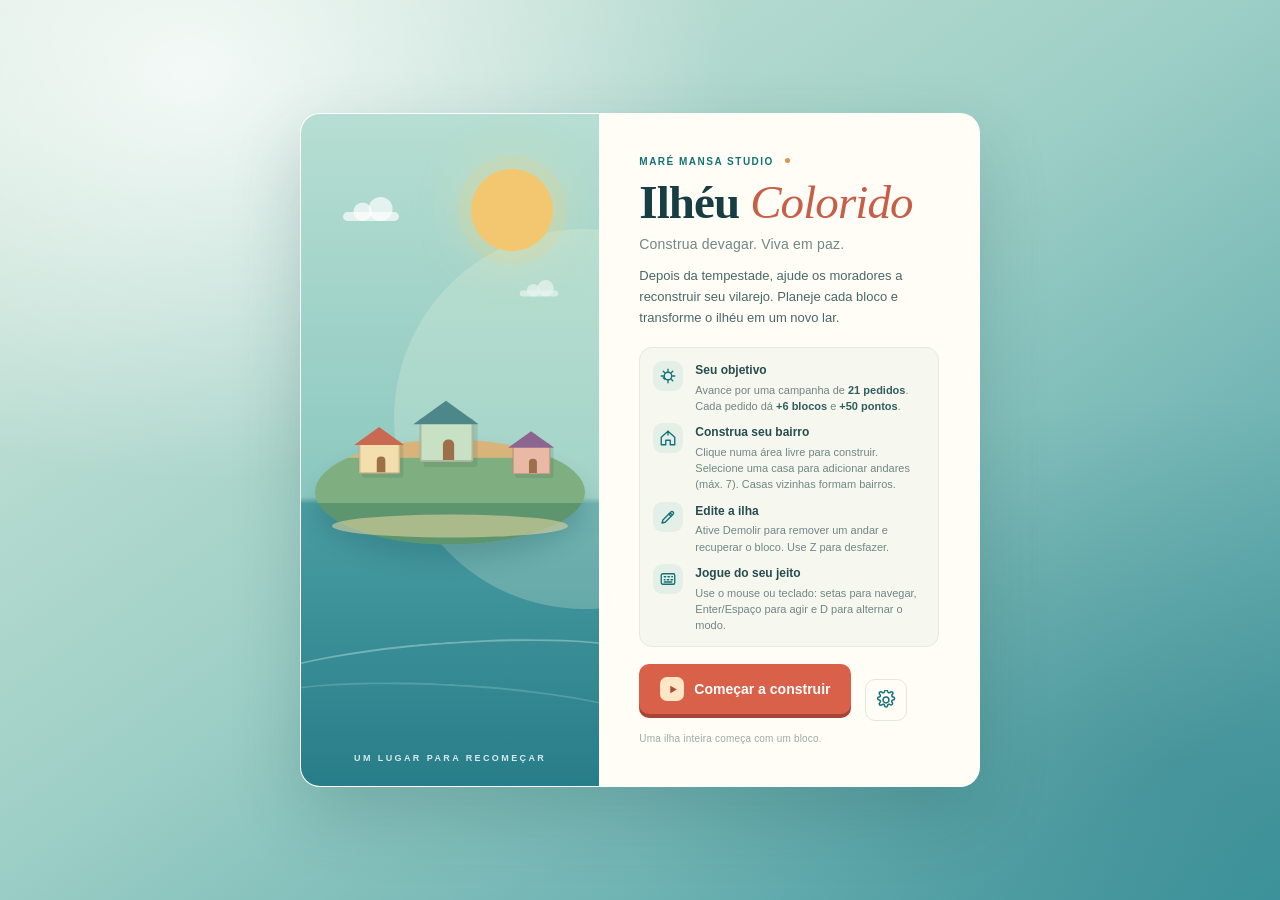
==== MiniGamee/index.html @ 8631e2e9 "feat: aprimorar a interface do painel de configurações e os recursos de acessibilidade - Adicionar e" ====
<!DOCTYPE html>
<html lang="pt-BR">

<head>
  <meta charset="UTF-8">
  <meta name="viewport" content="width=device-width, initial-scale=1, viewport-fit=cover">
  <meta name="theme-color" content="#d8ece5">
  <title>Ilhéu Colorido — Maré Mansa Studio</title>
  <link rel="icon"
    href="data:image/svg+xml,%3Csvg xmlns='http://www.w3.org/2000/svg' viewBox='0 0 64 64'%3E%3Crect width='64' height='64' rx='16' fill='%230e6c70'/%3E%3Cpath d='M12 39 32 20l20 19v13H12z' fill='%23f5c46a'/%3E%3Cpath d='m8 40 24-23 24 23' fill='none' stroke='%23f8f4e8' stroke-width='5' stroke-linecap='round' stroke-linejoin='round'/%3E%3C/svg%3E">
  <link rel="stylesheet" href="style.css">
</head>

<body>
  <main>
    <section id="inicio" class="screen on" aria-labelledby="titulo-inicio">
      <div class="card intro-card">
        <div class="hero-art" aria-hidden="true">
          <span class="sun"></span><span class="cloud cloud-one"></span><span class="cloud cloud-two"></span>
          <div class="island"><i class="mini-house house-one"></i><i class="mini-house house-two"></i><i
              class="mini-house house-three"></i></div>
          <div class="wave wave-one"></div>
          <div class="wave wave-two"></div>
          <span class="art-label">UM LUGAR PARA RECOMEÇAR</span>
        </div>
        <div class="intro-content">
          <p class="studio-name">Maré Mansa Studio <span class="studio-mark"></span></p>
          <h1 id="titulo-inicio">Ilhéu <em>Colorido</em></h1>
          <p class="slogan">Construa devagar. Viva em paz.</p>
          <p class="intro-copy">Depois da tempestade, ajude os moradores a reconstruir seu vilarejo. Planeje cada bloco
            e transforme o ilhéu em um novo lar.</p>

          <div class="rules" aria-label="Como jogar">
            <div class="rule"><span class="rule-icon" aria-hidden="true"><svg viewBox="0 0 24 24">
                  <path
                    d="M12 3v3m0 12v3M3 12h3m12 0h3M5.6 5.6l2.1 2.1m8.6 8.6 2.1 2.1m0-12.8-2.1 2.1m-8.6 8.6-2.1-2.1" />
                  <circle cx="12" cy="12" r="5" />
                </svg></span>
              <p><b>Seu objetivo</b><span>Avance por uma campanha de <b>21 pedidos</b>. Cada pedido dá <b>+6 blocos</b>
                  e <b>+50 pontos</b>.</span></p>
            </div>
            <div class="rule"><span class="rule-icon" aria-hidden="true"><svg viewBox="0 0 24 24">
                  <path d="m3 11 9-8 9 8v10h-6v-6H9v6H3z" />
                  <path d="M12 3v5" />
                </svg></span>
              <p><b>Construa seu bairro</b><span>Clique numa área livre para construir. Selecione uma casa para
                  adicionar andares (máx. 7). Casas vizinhas formam bairros.</span></p>
            </div>
            <div class="rule"><span class="rule-icon" aria-hidden="true"><svg viewBox="0 0 24 24">
                  <path d="m14.7 6.3 3 3M4 20l4.2-1 10.6-10.6a2.1 2.1 0 0 0-3-3L5.2 16z" />
                  <path d="m13 8 3 3" />
                </svg></span>
              <p><b>Edite a ilha</b><span>Ative Demolir para remover um andar e recuperar o bloco. Use Z para
                  desfazer.</span></p>
            </div>
            <div class="rule"><span class="rule-icon" aria-hidden="true"><svg viewBox="0 0 24 24">
                  <rect x="3" y="5" width="18" height="14" rx="2" />
                  <path d="M7 9h2m3 0h2m3 0h1M7 13h1m3 0h2m3 0h2m-11 3h10" />
                </svg></span>
              <p><b>Jogue do seu jeito</b><span>Use o mouse ou teclado: setas para navegar, Enter/Espaço para agir e D
                  para alternar o modo.</span></p>
            </div>
          </div>
          <button class="btn" id="btnJogar"><span class="play-icon" aria-hidden="true"><svg viewBox="0 0 24 24">
                <path d="m8 5 12 7-12 7z" />
              </svg></span>Começar a construir</button>
          <button class="btn resume-btn" id="btnContinuar" type="button" hidden><svg class="button-icon"
              viewBox="0 0 24 24" aria-hidden="true">
              <path d="M12 8v5l3 2" />
              <circle cx="12" cy="12" r="9" />
            </svg>Continuar partida</button>
          <button class="settings-trigger intro-settings" id="btnSettingsIntro" type="button"
            aria-label="Abrir configurações" title="Configurações"><svg viewBox="0 0 24 24" aria-hidden="true">
              <path d="M12 8.5a3.5 3.5 0 1 0 0 7 3.5 3.5 0 0 0 0-7Z" />
              <path
                d="m19.4 15 .1.1a1.8 1.8 0 0 1-2.5 2.5l-.1-.1a1.8 1.8 0 0 0-3 .9v.2a1.8 1.8 0 0 1-3.6 0v-.2a1.8 1.8 0 0 0-3-.9l-.1.1a1.8 1.8 0 1 1-2.5-2.5l.1-.1a1.8 1.8 0 0 0-.9-3h-.2a1.8 1.8 0 0 1 0-3.6h.2a1.8 1.8 0 0 0 .9-3l-.1-.1a1.8 1.8 0 1 1 2.5-2.5l.1.1a1.8 1.8 0 0 0 3-.9v-.2a1.8 1.8 0 0 1 3.6 0v.2a1.8 1.8 0 0 0 3 .9l.1-.1a1.8 1.8 0 1 1 2.5 2.5l-.1.1a1.8 1.8 0 0 0 .9 3h.2a1.8 1.8 0 0 1 0 3.6h-.2a1.8 1.8 0 0 0-.9 3Z" />
            </svg></button>
          <p class="quiet-note">Uma ilha inteira começa com um bloco.</p>
        </div>
      </div>
    </section>

    <section id="jogo" class="screen" aria-label="Partida de Ilhéu Colorido">
      <div class="game-topbar">
        <p class="studio-name">Maré Mansa Studio <span class="studio-mark"></span> Ilhéu Colorido</p>
        <div class="hud" aria-label="Resumo da partida" aria-live="polite">
          <div class="chip"><small>Pontos</small><span class="hud-icon" aria-hidden="true"><svg viewBox="0 0 24 24">
                <path d="m12 3 2.7 5.5 6.1.9-4.4 4.3 1 6.1-5.4-2.9-5.4 2.9 1-6.1-4.4-4.3 6.1-.9z" />
              </svg></span><b id="pts">0</div>
          <div class="chip"><small>Blocos</small><span class="hud-icon" aria-hidden="true"><svg viewBox="0 0 24 24">
                <path d="m12 3 8 4.5v9L12 21l-8-4.5v-9z" />
                <path d="m4 7.5 8 4.6 8-4.6M12 12v9M8 5l8 4.5" />
              </svg></span><b id="blocos">0</div>
          <div class="chip"><small>Casas</small><span class="hud-icon" aria-hidden="true"><svg viewBox="0 0 24 24">
                <path d="m3 11 9-8 9 8v10h-6v-6H9v6H3z" />
              </svg></span><b id="casas">0</div>
        </div>
      </div>
      <div class="quest" aria-label="Pedido atual">
        <small id="qn">Pedido 1/7</small>
        <div class="qrow"><span id="qtxt"></span><span id="qnum"></span></div>
        <div class="qbar" id="qbar" role="progressbar" aria-label="Progresso do pedido" aria-valuemin="0"
          aria-valuemax="100" aria-valuenow="0"><i id="qfill"></i></div>
      </div>
      <div class="wrap">
        <canvas id="cv" tabindex="0" role="application"
          aria-label="Tabuleiro com 9 por 9 casas. Use o botão esquerdo para construir ou subir andares, o botão direito para demolir, ou as setas e Enter/Espaço para jogar."
          aria-describedby="boardHelp"
          aria-keyshortcuts="ArrowUp ArrowDown ArrowLeft ArrowRight Enter Space D Z"></canvas>
        <p class="sr-only" id="boardHelp">A seleção começa no centro do tabuleiro. As casas existentes podem receber
          novos andares até o limite de sete.</p>
        <div id="toast" role="status" aria-live="polite" aria-atomic="true"></div>
      </div>
      <div class="tools" role="group" aria-label="Ferramentas da partida">
        <button class="tool on" id="bBuild" aria-pressed="true"><svg viewBox="0 0 24 24" aria-hidden="true">
            <path d="m3 11 9-8 9 8v10h-6v-6H9v6H3z" />
            <path d="M12 3v5" />
          </svg>Construir</button>
        <button class="tool" id="bDemo" aria-pressed="false"><svg viewBox="0 0 24 24" aria-hidden="true">
            <path d="m14.7 6.3 3 3M4 20l4.2-1 10.6-10.6a2.1 2.1 0 0 0-3-3L5.2 16z" />
            <path d="m13 8 3 3" />
          </svg>Demolir</button>
        <button class="tool" id="bUndo" disabled><svg viewBox="0 0 24 24" aria-hidden="true">
            <path d="M9 14 4 9l5-5" />
            <path d="M4 9h9a7 7 0 0 1 0 14h-2" />
          </svg>Desfazer</button>
        <button class="tool sound-tool" id="bSom" aria-label="Desativar som" aria-pressed="true"><svg
            viewBox="0 0 24 24" aria-hidden="true">
            <path d="M4 10v4h4l5 4V6l-5 4z" />
            <path d="M16 9a5 5 0 0 1 0 6m3-9a9 9 0 0 1 0 12" />
          </svg><span class="sound-label">Som ligado</span></button>
        <button class="tool settings-tool" id="btnSettingsGame" type="button" aria-label="Abrir configurações"
          title="Configurações"><svg viewBox="0 0 24 24" aria-hidden="true">
            <path d="M12 8.5a3.5 3.5 0 1 0 0 7 3.5 3.5 0 0 0 0-7Z" />
            <path
              d="m19.4 15 .1.1a1.8 1.8 0 0 1-2.5 2.5l-.1-.1a1.8 1.8 0 0 0-3 .9v.2a1.8 1.8 0 0 1-3.6 0v-.2a1.8 1.8 0 0 0-3-.9l-.1.1a1.8 1.8 0 1 1-2.5-2.5l.1-.1a1.8 1.8 0 0 0-.9-3h-.2a1.8 1.8 0 0 1 0-3.6h.2a1.8 1.8 0 0 0 .9-3l-.1-.1a1.8 1.8 0 1 1 2.5-2.5l.1.1a1.8 1.8 0 0 0 3-.9v-.2a1.8 1.8 0 0 1 3.6 0v.2a1.8 1.8 0 0 0 3 .9l.1-.1a1.8 1.8 0 1 1 2.5 2.5l-.1.1a1.8 1.8 0 0 0 .9 3h.2a1.8 1.8 0 0 1 0 3.6h-.2a1.8 1.8 0 0 0-.9 3Z" />
          </svg><span>Configurações</span></button>
      </div>
      <p class="tip" id="tip">Mouse: clique para construir · botão direito demole · Setas navegam · Enter age · D muda
        modo · Z desfaz</p>
      <p class="sr-only" id="gameStatus" role="status" aria-live="polite" aria-atomic="true"></p>
    </section>

    <section id="fim" class="screen" aria-labelledby="fimTitulo">
      <div class="card end-card">
        <div class="end-mark" id="fimEmoji" aria-hidden="true"><svg viewBox="0 0 24 24">
            <path d="m12 3 2.7 5.5 6.1.9-4.4 4.3 1 6.1-5.4-2.9-5.4 2.9 1-6.1-4.4-4.3 6.1-.9z" />
          </svg></div>
        <h2 id="fimTitulo"></h2>
        <div class="stars" id="fimStars" aria-label="Avaliação"></div>
        <p id="fimTexto"></p>
        <p>Pontuação final</p>
        <div class="big" id="fimPts">0</div>
        <p id="fimInfo"></p>
        <p><span class="best" id="fimBest"></span></p>
        <button class="btn" id="btnDeNovo"><svg class="button-icon" viewBox="0 0 24 24" aria-hidden="true">
            <path d="M20 7v5h-5M4 17v-5h5" />
            <path d="M5.6 9a7 7 0 0 1 11.8-2L20 12M4 12l2.6 5a7 7 0 0 0 11.8-2" />
          </svg>Jogar de novo</button>
      </div>
    </section>
  </main>
  <dialog id="settingsDialog" aria-labelledby="settingsTitle" aria-describedby="settingsDescription">
    <form method="dialog" class="settings-panel">
      <header class="settings-header">
        <div>
          <p class="studio-name">Maré Mansa Studio</p>
          <h2 id="settingsTitle">Configurações</h2>
        </div>
        <button class="settings-close" type="submit" value="close" aria-label="Fechar configurações" title="Fechar"><svg
            viewBox="0 0 24 24" aria-hidden="true">
            <path d="m6 6 12 12M18 6 6 18" />
          </svg></button>
      </header>
      <p class="settings-description" id="settingsDescription">Ajuste som e acessibilidade. Suas preferências ficam
        salvas neste navegador.</p>
      <fieldset class="settings-group">
        <legend>Jogo</legend>
        <label class="setting-row" for="settingSound"><span><b>Som</b><small>Ativa os efeitos
              sonoros</small></span><input id="settingSound" type="checkbox" role="switch"></label>
        <label class="setting-row volume-row" for="settingVolume"><span><b>Volume dos efeitos</b><small>Controle o nível
              dos sons do jogo</small></span><span class="range-control"><input id="settingVolume" type="range" min="0"
              max="100" step="5" value="70" aria-describedby="volumeValue"><output id="volumeValue"
              for="settingVolume">70%</output></span></label>
        <label class="setting-row" for="settingMotion"><span><b>Animações</b><small>Movimento das casas e efeitos
              visuais</small></span><input id="settingMotion" type="checkbox" role="switch"></label>
        <label class="setting-row" for="settingAutosave"><span><b>Salvar automaticamente</b><small>Permite continuar
              depois de fechar o navegador</small></span><input id="settingAutosave" type="checkbox"
            role="switch"></label>
      </fieldset>
      <fieldset class="settings-group">
        <legend>Acessibilidade</legend>
        <label class="setting-row" for="settingContrast"><span><b>Alto contraste</b><small>Realça o tabuleiro, seleção e
              controles</small></span><input id="settingContrast" type="checkbox" role="switch"></label>
        <label class="setting-row" for="settingLarge"><span><b>Interface ampliada</b><small>Aumenta textos e controles
              do jogo</small></span><input id="settingLarge" type="checkbox" role="switch"></label>
        <label class="setting-row" for="settingColorSafe"><span><b>Cores mais distinguíveis</b><small>Paleta alternativa
              para diferenciar casas</small></span><input id="settingColorSafe" type="checkbox" role="switch"></label>
      </fieldset>
      <footer class="settings-footer"><button class="reset-settings" id="btnResetSettings" type="button">Restaurar
          padrões</button><button class="btn settings-done" type="submit" value="close">Concluído</button></footer>
    </form>
  </dialog>
  <script src="script.js"></script>
</body>

</html>
---- MiniGamee/style.css ----
:root {
  color-scheme: light;
  --ink: #173e43;
  --muted: #648083;
  --paper: #fffdf6;
  --sea: #147276;
  --coral: #d96049;
  --coral-dark: #a94336;
  --line: #e4e8dc;
}
* {
  box-sizing: border-box;
  -webkit-tap-highlight-color: transparent;
}
html,
body {
  margin: 0;
  min-height: 100%;
}
body {
  min-height: 100vh;
  display: flex;
  justify-content: center;
  align-items: center;
  padding: clamp(12px, 3vw, 34px);
  color: var(--ink);
  font-family: "Trebuchet MS", "Segoe UI", sans-serif;
  background:
    radial-gradient(
      ellipse at 15% 8%,
      rgba(255, 255, 255, 0.8),
      transparent 35%
    ),
    radial-gradient(
      ellipse at 92% 85%,
      rgba(14, 92, 104, 0.22),
      transparent 34%
    ),
    linear-gradient(145deg, #d5e9dc 0%, #9dcfc6 48%, #4399a1 100%) fixed;
}
main {
  width: 100%;
}
.screen {
  display: none;
  width: 100%;
  max-width: 760px;
  text-align: center;
  margin: 0 auto;
}
.screen.on {
  display: block;
  animation: enter 0.35s ease-out;
}
@keyframes enter {
  from {
    opacity: 0;
    transform: translateY(12px);
  }
}
.card {
  max-width: 680px;
  margin: 0 auto;
  border: 1px solid rgba(255, 255, 255, 0.8);
  border-radius: 20px;
  background: var(--paper);
  box-shadow: 0 28px 70px rgba(21, 69, 70, 0.2);
  overflow: hidden;
}
.intro-card {
  display: grid;
  grid-template-columns: 0.88fr 1.12fr;
  text-align: left;
  min-height: 560px;
}
.hero-art {
  position: relative;
  min-height: 100%;
  overflow: hidden;
  background: linear-gradient(
    180deg,
    #b7ded2 0%,
    #8bc8c0 57%,
    #4a9da2 58%,
    #277d89 100%
  );
}
.hero-art::before {
  content: "";
  position: absolute;
  width: 380px;
  height: 380px;
  border-radius: 50%;
  right: -175px;
  top: 115px;
  background: rgba(232, 246, 221, 0.24);
}
.sun {
  position: absolute;
  width: 82px;
  height: 82px;
  border-radius: 50%;
  right: 46px;
  top: 55px;
  background: #f2c76f;
  box-shadow:
    0 0 0 14px rgba(242, 199, 111, 0.15),
    0 0 60px rgba(255, 230, 158, 0.42);
}
.cloud {
  position: absolute;
  height: 11px;
  width: 70px;
  border-radius: 20px;
  background: rgba(255, 255, 255, 0.68);
}
.cloud::before,
.cloud::after {
  content: "";
  position: absolute;
  bottom: 0;
  border-radius: 50%;
  background: inherit;
}
.cloud::before {
  left: 13px;
  width: 23px;
  height: 23px;
}
.cloud::after {
  left: 32px;
  width: 30px;
  height: 30px;
}
.cloud-one {
  top: 97px;
  left: 35px;
  transform: scale(0.8);
}
.cloud-two {
  top: 174px;
  right: 25px;
  transform: scale(0.55);
  opacity: 0.72;
}
.island {
  position: absolute;
  z-index: 2;
  width: 270px;
  height: 105px;
  left: 50%;
  top: 50%;
  transform: translate(-50%, -10%);
  border-radius: 50%;
  background: linear-gradient(
    180deg,
    #d8b47b 0 17%,
    #7fae80 18% 60%,
    #5d956f 61%
  );
  box-shadow: 0 15px 22px rgba(17, 77, 83, 0.22);
}
.island::after {
  content: "";
  position: absolute;
  height: 23px;
  left: 17px;
  right: 17px;
  bottom: 7px;
  border-radius: 50%;
  background: rgba(243, 221, 164, 0.52);
}
.mini-house {
  position: absolute;
  z-index: 2;
  bottom: 69px;
  width: 53px;
  height: 43px;
  background: #f2d89d;
  border: 2px solid rgba(105, 85, 58, 0.28);
  border-radius: 3px;
  box-shadow: 4px 5px 0 rgba(34, 80, 66, 0.13);
}
.mini-house::before {
  content: "";
  position: absolute;
  left: -8px;
  top: -19px;
  width: 0;
  height: 0;
  border-left: 32px solid transparent;
  border-right: 32px solid transparent;
  border-bottom: 23px solid #c96951;
}
.mini-house::after {
  content: "";
  position: absolute;
  bottom: 0;
  left: 21px;
  width: 11px;
  height: 20px;
  background: #9d704a;
  border-radius: 5px 5px 0 0;
}
.house-one {
  left: 38px;
  transform: scale(0.78);
  bottom: 66px;
  background: #f3dfad;
}
.house-two {
  left: 105px;
  bottom: 83px;
  background: #c8e0c4;
  transform: scale(1.02);
}
.house-two::before {
  border-bottom-color: #4e8789;
}
.house-three {
  right: 27px;
  bottom: 64px;
  background: #eab9a6;
  transform: scale(0.72);
}
.house-three::before {
  border-bottom-color: #8c6690;
}
.wave {
  position: absolute;
  z-index: 1;
  left: -20%;
  width: 140%;
  height: 70px;
  border-radius: 50%;
  border-top: 2px solid rgba(225, 250, 240, 0.35);
}
.wave-one {
  bottom: 74px;
  transform: rotate(-4deg);
}
.wave-two {
  bottom: 32px;
  transform: rotate(3deg);
  opacity: 0.55;
}
.art-label {
  position: absolute;
  z-index: 3;
  bottom: 23px;
  width: 100%;
  color: rgba(255, 255, 255, 0.82);
  font-size: 9px;
  letter-spacing: 2.4px;
  text-align: center;
  font-weight: bold;
}
.intro-content {
  padding: clamp(25px, 4vw, 42px) clamp(22px, 4vw, 40px);
}
.studio-name {
  margin: 0;
  color: var(--sea);
  font-size: 10px;
  font-weight: bold;
  letter-spacing: 1.5px;
  text-transform: uppercase;
}
.studio-mark {
  display: inline-block;
  width: 5px;
  height: 5px;
  margin: 0 7px 2px;
  border-radius: 50%;
  background: #d99550;
}
h1,
h2 {
  margin: 10px 0 0;
  color: #173e43;
  font-family: Georgia, "Times New Roman", serif;
  line-height: 1.08;
}
h1 {
  font-size: clamp(34px, 4vw, 47px);
  letter-spacing: -0.9px;
}
h1 em {
  color: #c65e48;
  font-weight: normal;
}
.slogan {
  margin: 8px 0 13px;
  color: #708887;
  font-size: 14px;
  letter-spacing: 0.2px;
}
.intro-copy {
  margin: 0 0 18px;
  color: #48686a;
  font-size: 13px;
  line-height: 1.65;
}
.rules {
  display: grid;
  gap: 9px;
  padding: 13px;
  border: 1px solid #e5eadf;
  border-radius: 13px;
  background: #f6f8ef;
}
.rule {
  display: grid;
  grid-template-columns: 32px 1fr;
  align-items: start;
  gap: 10px;
}
.rule-icon {
  display: grid;
  place-items: center;
  width: 30px;
  height: 30px;
  border-radius: 9px;
  color: var(--sea);
  background: #e4f0e7;
}
.rule-icon svg,
.hud-icon svg,
.tool svg,
.play-icon svg,
.button-icon,
.end-mark svg {
  width: 18px;
  height: 18px;
  fill: none;
  stroke: currentColor;
  stroke-width: 1.8;
  stroke-linecap: round;
  stroke-linejoin: round;
}
.rule p {
  margin: 0;
  color: #718587;
  font-size: 11px;
  line-height: 1.48;
}
.rule p > b {
  display: block;
  margin: 1px 0 2px;
  color: #274d50;
  font-size: 12px;
}
.rule p span b {
  color: #315d5e;
}
.btn {
  display: inline-flex;
  align-items: center;
  justify-content: center;
  gap: 10px;
  margin-top: 17px;
  padding: 13px 21px;
  border: 0;
  border-radius: 10px;
  color: white;
  background: var(--coral);
  box-shadow: 0 4px 0 var(--coral-dark);
  font: inherit;
  font-size: 14px;
  font-weight: bold;
  cursor: pointer;
  transition:
    transform 0.12s,
    filter 0.12s,
    box-shadow 0.12s;
}
.btn:hover {
  filter: brightness(1.05);
  transform: translateY(-1px);
}
.btn:active {
  transform: translateY(2px);
  box-shadow: 0 2px 0 var(--coral-dark);
}
.play-icon {
  display: grid;
  place-items: center;
  width: 24px;
  height: 24px;
  border-radius: 7px;
  color: #a84b39;
  background: #ffe6c5;
}
.play-icon svg {
  width: 13px;
  height: 13px;
  fill: currentColor;
  stroke: none;
}
.quiet-note {
  margin: 12px 0 0;
  color: #9aaba3;
  font-size: 10px;
  letter-spacing: 0.2px;
}
.settings-trigger,
.settings-close {
  display: inline-grid;
  place-items: center;
  width: 42px;
  height: 42px;
  border: 1px solid var(--line);
  border-radius: 10px;
  color: var(--sea);
  background: var(--paper);
  cursor: pointer;
}
.settings-trigger svg,
.settings-close svg {
  width: 20px;
  height: 20px;
  fill: none;
  stroke: currentColor;
  stroke-width: 1.8;
  stroke-linecap: round;
  stroke-linejoin: round;
}
.intro-settings {
  margin: 17px 0 0 9px;
  vertical-align: middle;
}
.resume-btn {
  margin-left: 8px;
}
.resume-btn[hidden] {
  display: none;
}
.game-topbar {
  margin-bottom: 10px;
}
.game-topbar > .studio-name {
  text-align: left;
  margin: 0 0 7px 3px;
  color: #f8ffff;
  text-shadow: 0 1px 3px rgba(10, 55, 68, 0.4);
}
.hud {
  display: flex;
  gap: 9px;
  margin-bottom: 9px;
}
.chip,
.quest {
  border: 1px solid rgba(255, 255, 255, 0.72);
  border-radius: 10px;
  background: var(--paper);
  box-shadow: 0 5px 14px rgba(12, 64, 76, 0.12);
}
.chip {
  display: grid;
  grid-template-columns: 25px 1fr;
  grid-template-rows: auto auto;
  flex: 1;
  align-items: center;
  padding: 8px 12px;
  text-align: left;
}
.chip small {
  grid-column: 1 / -1;
  color: var(--muted);
  font-size: 9px;
  letter-spacing: 0.7px;
  text-transform: uppercase;
}
.chip b {
  font-size: 20px;
  font-variant-numeric: tabular-nums;
}
.hud-icon {
  grid-row: 2;
  display: flex;
  color: #bb8150;
}
.hud-icon svg {
  width: 17px;
  height: 17px;
}
.quest {
  padding: 11px 14px;
  margin-bottom: 10px;
  text-align: left;
}
.quest small {
  color: var(--muted);
  font-size: 10px;
  letter-spacing: 0.7px;
  text-transform: uppercase;
}
.qrow {
  display: flex;
  justify-content: space-between;
  align-items: center;
  gap: 8px;
  margin-top: 2px;
  font-weight: bold;
}
.qbar {
  height: 8px;
  margin-top: 7px;
  overflow: hidden;
  border-radius: 6px;
  background: #dce9e4;
}
.qbar i {
  display: block;
  width: 0;
  height: 100%;
  border-radius: 6px;
  background: linear-gradient(90deg, #d9a83b, var(--coral));
  transition: width 0.35s;
}
.wrap {
  position: relative;
}
canvas {
  display: block;
  width: 100%;
  height: auto;
  border: 1px solid rgba(255, 255, 255, 0.58);
  border-radius: 12px;
  box-shadow: 0 14px 30px rgba(12, 64, 76, 0.23);
  outline: none;
  touch-action: manipulation;
  cursor: pointer;
}
canvas:focus-visible {
  outline: 4px solid #ffe083;
  outline-offset: 3px;
}
#toast {
  position: absolute;
  top: 14px;
  left: 50%;
  max-width: calc(100% - 24px);
  padding: 10px 18px;
  transform: translate(-50%, -30px);
  border: 1px solid rgba(21, 57, 67, 0.16);
  border-radius: 9px;
  color: var(--ink);
  background: white;
  box-shadow: 0 6px 18px rgba(0, 0, 0, 0.2);
  font-weight: bold;
  opacity: 0;
  pointer-events: none;
  white-space: normal;
}
#toast.show {
  animation: toast 2.2s;
}
@keyframes toast {
  10%,
  80% {
    opacity: 1;
    transform: translate(-50%, 0);
  }
  100% {
    opacity: 0;
    transform: translate(-50%, 0);
  }
}
.tools {
  display: flex;
  gap: 9px;
  margin-top: 11px;
}
.tool {
  display: inline-flex;
  align-items: center;
  justify-content: center;
  gap: 7px;
  flex: 1;
  min-height: 44px;
  padding: 8px 11px;
  border: 1px solid rgba(21, 57, 67, 0.12);
  border-radius: 9px;
  color: var(--ink);
  background: var(--paper);
  box-shadow: 0 3px 0 rgba(12, 64, 76, 0.18);
  font: inherit;
  font-size: 13px;
  font-weight: bold;
  cursor: pointer;
  transition:
    background 0.12s,
    transform 0.12s,
    box-shadow 0.12s;
}
.tool svg {
  width: 17px;
  height: 17px;
}
.tool:hover:not(:disabled) {
  transform: translateY(-1px);
  box-shadow: 0 4px 0 rgba(12, 64, 76, 0.18);
}
.tool.on {
  color: white;
  background: #176d77;
  box-shadow: 0 3px 0 #104a53;
}
.tool:disabled {
  opacity: 0.55;
  cursor: default;
}
.sound-tool {
  flex: 0.9;
}
.settings-tool {
  flex: 1.15;
}
.tip {
  margin: 8px 0 0;
  color: white;
  font-size: 11px;
  text-shadow: 0 1px 3px rgba(10, 55, 68, 0.55);
}
.end-card {
  padding: 38px 28px;
}
.end-mark {
  display: grid;
  place-items: center;
  width: 54px;
  height: 54px;
  margin: auto;
  border-radius: 16px;
  color: #a66e1d;
  background: #f7e6ad;
}
.end-mark svg {
  width: 29px;
  height: 29px;
  fill: currentColor;
  stroke: none;
}
.end-card h2 {
  font-size: 32px;
}
.end-card p {
  line-height: 1.5;
}
.big {
  color: var(--coral);
  font-size: 54px;
  font-weight: bold;
  line-height: 1.1;
  font-variant-numeric: tabular-nums;
}
.stars {
  min-height: 52px;
  color: #bd8610;
  font-size: 36px;
  letter-spacing: 4px;
}
.stars .off {
  color: #d8dde2;
}
.stars span {
  display: inline-block;
  animation: pop 0.5s backwards;
}
.stars span:nth-child(2) {
  animation-delay: 0.2s;
}
.stars span:nth-child(3) {
  animation-delay: 0.4s;
}
@keyframes pop {
  from {
    transform: scale(0);
  }
}
.best {
  display: inline-block;
  padding: 4px 14px;
  border-radius: 6px;
  color: #426466;
  background: #edf6f1;
  font-size: 13px;
}
.button-icon {
  width: 18px;
  height: 18px;
}
.sr-only {
  position: absolute;
  width: 1px;
  height: 1px;
  padding: 0;
  margin: -1px;
  overflow: hidden;
  clip: rect(0, 0, 0, 0);
  white-space: nowrap;
  border: 0;
}
:focus-visible {
  outline: 3px solid #126d7c;
  outline-offset: 3px;
}
button {
  touch-action: manipulation;
}
dialog {
  width: min(440px, calc(100vw - 28px));
  max-width: none;
  max-height: min(90vh, 720px);
  padding: 0;
  overflow: auto;
  border: 1px solid rgba(255, 255, 255, 0.82);
  border-radius: 16px;
  color: var(--ink);
  background: var(--paper);
  box-shadow: 0 28px 90px rgba(11, 48, 53, 0.34);
}
dialog::backdrop {
  background: rgba(13, 42, 45, 0.58);
  backdrop-filter: blur(3px);
}
.settings-panel {
  padding: 24px;
}
.settings-header {
  display: flex;
  justify-content: space-between;
  align-items: flex-start;
  gap: 16px;
}
.settings-header h2 {
  margin-top: 5px;
  font-size: 28px;
}
.settings-close {
  flex: 0 0 auto;
  width: 38px;
  height: 38px;
}
.settings-description {
  margin: 12px 0 20px;
  color: var(--muted);
  font-size: 13px;
  line-height: 1.55;
}
.settings-group {
  margin: 0 0 16px;
  padding: 0;
  border: 0;
}
.settings-group legend {
  margin-bottom: 8px;
  color: var(--sea);
  font-size: 11px;
  font-weight: bold;
  letter-spacing: 1px;
  text-transform: uppercase;
}
.setting-row {
  display: flex;
  min-height: 62px;
  justify-content: space-between;
  align-items: center;
  gap: 16px;
  padding: 10px 0;
  border-bottom: 1px solid var(--line);
  cursor: pointer;
}
.setting-row span {
  display: grid;
  gap: 3px;
}
.setting-row b {
  font-size: 14px;
}
.setting-row small {
  color: var(--muted);
  font-size: 11px;
  line-height: 1.4;
}
.setting-row input {
  position: relative;
  flex: 0 0 46px;
  width: 46px;
  height: 26px;
  margin: 0;
  appearance: none;
  border: 1px solid #9aacab;
  border-radius: 20px;
  background: #d7e2dc;
  cursor: pointer;
  transition:
    background 0.16s,
    border-color 0.16s;
}
.setting-row input::before {
  position: absolute;
  top: 3px;
  left: 3px;
  width: 18px;
  height: 18px;
  border-radius: 50%;
  background: white;
  box-shadow: 0 1px 3px rgba(0, 0, 0, 0.2);
  content: "";
  transition: transform 0.16s;
}
.setting-row input:checked {
  border-color: var(--sea);
  background: var(--sea);
}
.setting-row input:checked::before {
  transform: translateX(20px);
}
.setting-row input:focus-visible {
  outline: 3px solid #d99550;
  outline-offset: 3px;
}
.setting-row .range-control {
  display: flex;
  flex: 0 1 190px;
  align-items: center;
  gap: 10px;
}
.setting-row input[type="range"] {
  flex: 1;
  width: 130px;
  height: 24px;
  appearance: auto;
  border: 0;
  border-radius: 0;
  background: transparent;
  cursor: pointer;
}
.setting-row input[type="range"]::before {
  content: none;
}
.range-control output {
  min-width: 38px;
  color: var(--sea);
  font-size: 12px;
  font-variant-numeric: tabular-nums;
  text-align: right;
}
.settings-footer {
  display: flex;
  justify-content: space-between;
  align-items: center;
  gap: 12px;
  padding-top: 2px;
}
.reset-settings {
  min-height: 42px;
  padding: 8px 10px;
  border: 0;
  color: var(--sea);
  background: transparent;
  font: inherit;
  font-size: 12px;
  font-weight: bold;
  cursor: pointer;
}
.reset-settings:hover {
  text-decoration: underline;
}
.settings-done {
  margin-top: 0;
}
body.high-contrast {
  --ink: #071e21;
  --muted: #304c4d;
  --paper: #fff;
  --sea: #00515a;
  --line: #718385;
}
body.high-contrast .quest,
body.high-contrast .chip,
body.high-contrast .tool,
body.high-contrast .settings-trigger {
  border: 2px solid #092f34;
}
body.high-contrast canvas {
  outline: 2px solid #062f37;
}
body.high-contrast .tip {
  color: #fff;
  font-weight: bold;
  text-shadow:
    0 1px 3px #000,
    0 0 5px #000;
}
body.large-ui {
  font-size: 18px;
}
body.large-ui .rule p,
body.large-ui .rule p > b,
body.large-ui .tip,
body.large-ui .tool,
body.large-ui .chip small,
body.large-ui .quest small {
  font-size: 1.12em;
}
body.large-ui .tool {
  min-height: 52px;
}
body.large-ui .chip b {
  font-size: 24px;
}
body.large-ui .qrow {
  font-size: 1.12em;
}
body.reduce-motion *,
body.reduce-motion *::before,
body.reduce-motion *::after {
  animation-duration: 0.01ms !important;
  animation-iteration-count: 1 !important;
  transition-duration: 0.01ms !important;
}
@media (max-width: 640px) {
  body {
    align-items: flex-start;
    padding: 12px 10px;
  }
  .intro-card {
    display: flex;
    flex-direction: column;
    min-height: 0;
  }
  .hero-art {
    min-height: 220px;
  }
  .sun {
    top: 27px;
    right: 56px;
    width: 68px;
    height: 68px;
  }
  .island {
    top: 45%;
  }
  .intro-content {
    padding: 24px 20px 25px;
  }
  .intro-copy {
    font-size: 13px;
  }
  .hud {
    gap: 6px;
  }
  .chip {
    padding: 7px 8px;
  }
  .chip b {
    font-size: 19px;
  }
  .tools {
    display: grid;
    grid-template-columns: repeat(2, minmax(0, 1fr));
    gap: 8px;
  }
  .settings-tool {
    grid-column: 1 / -1;
  }
  .resume-btn {
    margin: 12px 0 0;
  }
  .tool {
    width: 100%;
    padding: 10px 7px;
    font-size: 13px;
  }
  .sound-tool {
    flex: initial;
  }
  .tip {
    line-height: 1.55;
  }
  .settings-panel {
    padding: 20px 18px;
  }
  .setting-row {
    gap: 10px;
  }
  .setting-row .range-control {
    flex-basis: 145px;
  }
  .settings-footer {
    align-items: stretch;
  }
  .reset-settings {
    padding: 8px 4px;
    font-size: 11px;
  }
}
@media (prefers-reduced-motion: reduce) {
  *,
  *::before,
  *::after {
    scroll-behavior: auto !important;
    animation-duration: 0.01ms !important;
    animation-iteration-count: 1 !important;
    transition-duration: 0.01ms !important;
  }
}
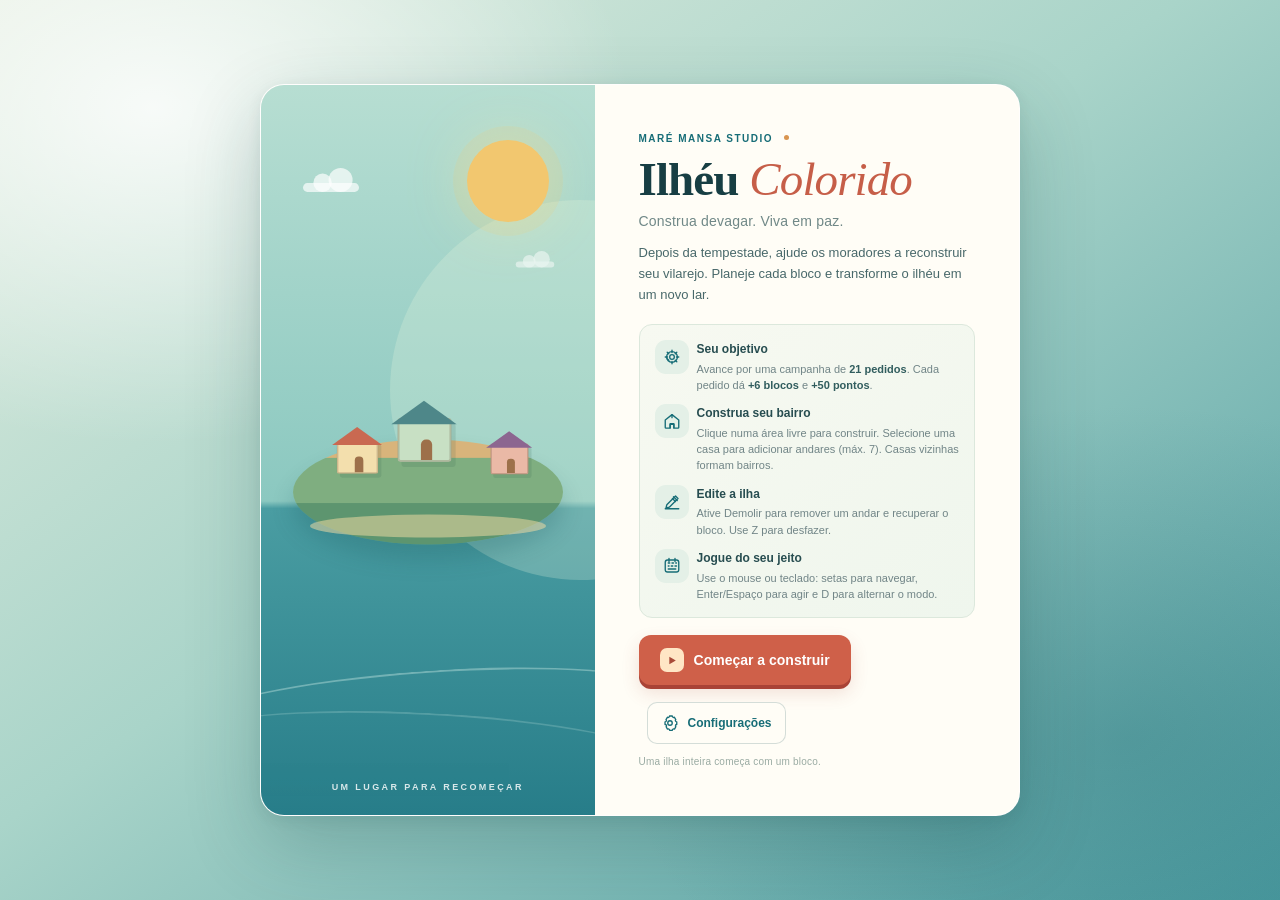
==== commit accb60a8: "feat: adicionar novos estilos e funcionalidades ao jogo, incluindo melhorias na interface e na lógic" ====
--- a/MiniGamee/index.html
+++ b/MiniGamee/index.html
@@ -34,47 +34,47 @@
             <div class="rule"><span class="rule-icon" aria-hidden="true"><svg viewBox="0 0 24 24">
                   <path
                     d="M12 3v3m0 12v3M3 12h3m12 0h3M5.6 5.6l2.1 2.1m8.6 8.6 2.1 2.1m0-12.8-2.1 2.1m-8.6 8.6-2.1-2.1" />
-                  <circle cx="12" cy="12" r="5" />
+                  <circle cx="12" cy="12" r="7.2" /><circle cx="12" cy="12" r="3.1" />
                 </svg></span>
               <p><b>Seu objetivo</b><span>Avance por uma campanha de <b>21 pedidos</b>. Cada pedido dá <b>+6 blocos</b>
                   e <b>+50 pontos</b>.</span></p>
             </div>
             <div class="rule"><span class="rule-icon" aria-hidden="true"><svg viewBox="0 0 24 24">
-                  <path d="m3 11 9-8 9 8v10h-6v-6H9v6H3z" />
-                  <path d="M12 3v5" />
+                  <path d="m3 10.8 9-7.3 9 7.3v9.7a1 1 0 0 1-1 1h-5.5v-6h-5v6H4a1 1 0 0 1-1-1z" />
+                  <path d="M9.5 21v-4.5h5V21M12 3.5v4" />
                 </svg></span>
               <p><b>Construa seu bairro</b><span>Clique numa área livre para construir. Selecione uma casa para
                   adicionar andares (máx. 7). Casas vizinhas formam bairros.</span></p>
             </div>
             <div class="rule"><span class="rule-icon" aria-hidden="true"><svg viewBox="0 0 24 24">
-                  <path d="m14.7 6.3 3 3M4 20l4.2-1 10.6-10.6a2.1 2.1 0 0 0-3-3L5.2 16z" />
-                  <path d="m13 8 3 3" />
+                  <path d="m14 5 5 5M4 20l4.4-1.1L20 7.3 16.7 4 5.1 15.6z" />
+                  <path d="m12.6 7.4 4 4M3 21h18" />
                 </svg></span>
               <p><b>Edite a ilha</b><span>Ative Demolir para remover um andar e recuperar o bloco. Use Z para
                   desfazer.</span></p>
             </div>
             <div class="rule"><span class="rule-icon" aria-hidden="true"><svg viewBox="0 0 24 24">
-                  <rect x="3" y="5" width="18" height="14" rx="2" />
-                  <path d="M7 9h2m3 0h2m3 0h1M7 13h1m3 0h2m3 0h2m-11 3h10" />
+                  <rect x="3" y="4" width="18" height="16" rx="3" />
+                  <path d="M7 8h2m3 0h2m3 0h1M7 12h1m3 0h2m3 0h2M7 16h10M8 2v4m8-4v4" />
                 </svg></span>
               <p><b>Jogue do seu jeito</b><span>Use o mouse ou teclado: setas para navegar, Enter/Espaço para agir e D
                   para alternar o modo.</span></p>
             </div>
           </div>
           <button class="btn" id="btnJogar"><span class="play-icon" aria-hidden="true"><svg viewBox="0 0 24 24">
-                <path d="m8 5 12 7-12 7z" />
+                <path d="m8 5 12 7-12 7z" /><path d="M5 4v16" />
               </svg></span>Começar a construir</button>
           <button class="btn resume-btn" id="btnContinuar" type="button" hidden><svg class="button-icon"
               viewBox="0 0 24 24" aria-hidden="true">
-              <path d="M12 8v5l3 2" />
-              <circle cx="12" cy="12" r="9" />
+              <path d="M12 7v5l3.5 2" />
+              <path d="M5 5.5A9 9 0 1 1 3 12" /><path d="M3 5v5h5" />
             </svg>Continuar partida</button>
           <button class="settings-trigger intro-settings" id="btnSettingsIntro" type="button"
             aria-label="Abrir configurações" title="Configurações"><svg viewBox="0 0 24 24" aria-hidden="true">
-              <path d="M12 8.5a3.5 3.5 0 1 0 0 7 3.5 3.5 0 0 0 0-7Z" />
+              <circle cx="12" cy="12" r="3" />
               <path
-                d="m19.4 15 .1.1a1.8 1.8 0 0 1-2.5 2.5l-.1-.1a1.8 1.8 0 0 0-3 .9v.2a1.8 1.8 0 0 1-3.6 0v-.2a1.8 1.8 0 0 0-3-.9l-.1.1a1.8 1.8 0 1 1-2.5-2.5l.1-.1a1.8 1.8 0 0 0-.9-3h-.2a1.8 1.8 0 0 1 0-3.6h.2a1.8 1.8 0 0 0 .9-3l-.1-.1a1.8 1.8 0 1 1 2.5-2.5l.1.1a1.8 1.8 0 0 0 3-.9v-.2a1.8 1.8 0 0 1 3.6 0v.2a1.8 1.8 0 0 0 3 .9l.1-.1a1.8 1.8 0 1 1 2.5 2.5l-.1.1a1.8 1.8 0 0 0 .9 3h.2a1.8 1.8 0 0 1 0 3.6h-.2a1.8 1.8 0 0 0-.9 3Z" />
-            </svg></button>
+                d="M19.4 15a1.7 1.7 0 0 0 .3 1.9l.1.1-1.8 3.1-.2-.1a1.7 1.7 0 0 0-1.8.1 1.7 1.7 0 0 0-.9 1.5v.2h-3.6v-.2a1.7 1.7 0 0 0-.9-1.5 1.7 1.7 0 0 0-1.8-.1l-.2.1-1.8-3.1.1-.1a1.7 1.7 0 0 0 .3-1.9 1.7 1.7 0 0 0-1.5-1H5.4v-3.6h.2a1.7 1.7 0 0 0 1.5-1 1.7 1.7 0 0 0-.3-1.9l-.1-.1 1.8-3.1.2.1a1.7 1.7 0 0 0 1.8-.1 1.7 1.7 0 0 0 .9-1.5v-.2H15v.2a1.7 1.7 0 0 0 .9 1.5 1.7 1.7 0 0 0 1.8.1l.2-.1 1.8 3.1-.1.1a1.7 1.7 0 0 0-.3 1.9 1.7 1.7 0 0 0 1.5 1h.2V14h-.2a1.7 1.7 0 0 0-1.4 1Z" />
+            </svg><span>Configurações</span></button>
           <p class="quiet-note">Uma ilha inteira começa com um bloco.</p>
         </div>
       </div>
@@ -85,15 +85,16 @@
         <p class="studio-name">Maré Mansa Studio <span class="studio-mark"></span> Ilhéu Colorido</p>
         <div class="hud" aria-label="Resumo da partida" aria-live="polite">
           <div class="chip"><small>Pontos</small><span class="hud-icon" aria-hidden="true"><svg viewBox="0 0 24 24">
-                <path d="m12 3 2.7 5.5 6.1.9-4.4 4.3 1 6.1-5.4-2.9-5.4 2.9 1-6.1-4.4-4.3 6.1-.9z" />
-              </svg></span><b id="pts">0</div>
+                <path d="m12 2.7 2.8 5.7 6.3.9-4.6 4.5 1.1 6.4-5.6-3-5.6 3 1.1-6.4-4.6-4.5 6.3-.9z" />
+              </svg></span><b id="pts">0</b></div>
           <div class="chip"><small>Blocos</small><span class="hud-icon" aria-hidden="true"><svg viewBox="0 0 24 24">
-                <path d="m12 3 8 4.5v9L12 21l-8-4.5v-9z" />
-                <path d="m4 7.5 8 4.6 8-4.6M12 12v9M8 5l8 4.5" />
-              </svg></span><b id="blocos">0</div>
+                <path d="m12 2.8 8.5 4.7v9L12 21.2l-8.5-4.7v-9z" />
+                <path d="m3.5 7.5 8.5 4.8 8.5-4.8M12 12.3v8.9M8 5l8 4.5" />
+              </svg></span><b id="blocos">0</b></div>
           <div class="chip"><small>Casas</small><span class="hud-icon" aria-hidden="true"><svg viewBox="0 0 24 24">
-                <path d="m3 11 9-8 9 8v10h-6v-6H9v6H3z" />
-              </svg></span><b id="casas">0</div>
+                <path d="m3 10.8 9-7.3 9 7.3v9.7a1 1 0 0 1-1 1h-5.5v-6h-5v6H4a1 1 0 0 1-1-1z" />
+                <path d="M7 11h.01M17 11h.01M10 21v-3h4v3" />
+              </svg></span><b id="casas">0</b></div>
         </div>
       </div>
       <div class="quest" aria-label="Pedido atual">
@@ -113,27 +114,27 @@
       </div>
       <div class="tools" role="group" aria-label="Ferramentas da partida">
         <button class="tool on" id="bBuild" aria-pressed="true"><svg viewBox="0 0 24 24" aria-hidden="true">
-            <path d="m3 11 9-8 9 8v10h-6v-6H9v6H3z" />
-            <path d="M12 3v5" />
+            <path d="m3 10.8 9-7.3 9 7.3v9.7a1 1 0 0 1-1 1h-5.5v-6h-5v6H4a1 1 0 0 1-1-1z" />
+            <path d="M9.5 21v-4.5h5V21M12 3.5v4" />
           </svg>Construir</button>
         <button class="tool" id="bDemo" aria-pressed="false"><svg viewBox="0 0 24 24" aria-hidden="true">
-            <path d="m14.7 6.3 3 3M4 20l4.2-1 10.6-10.6a2.1 2.1 0 0 0-3-3L5.2 16z" />
-            <path d="m13 8 3 3" />
+            <path d="m14 5 5 5M4 20l4.4-1.1L20 7.3 16.7 4 5.1 15.6z" />
+            <path d="m12.6 7.4 4 4M3 21h18" />
           </svg>Demolir</button>
         <button class="tool" id="bUndo" disabled><svg viewBox="0 0 24 24" aria-hidden="true">
-            <path d="M9 14 4 9l5-5" />
-            <path d="M4 9h9a7 7 0 0 1 0 14h-2" />
+            <path d="M8 7 3 12l5 5" />
+            <path d="M3 12h10a7 7 0 1 1-6.5 9" />
           </svg>Desfazer</button>
         <button class="tool sound-tool" id="bSom" aria-label="Desativar som" aria-pressed="true"><svg
             viewBox="0 0 24 24" aria-hidden="true">
-            <path d="M4 10v4h4l5 4V6l-5 4z" />
-            <path d="M16 9a5 5 0 0 1 0 6m3-9a9 9 0 0 1 0 12" />
+            <path d="M3 9v6h4l5 4V5L7 9z" />
+            <path d="M15 9a4 4 0 0 1 0 6m3-9a8 8 0 0 1 0 12" />
           </svg><span class="sound-label">Som ligado</span></button>
         <button class="tool settings-tool" id="btnSettingsGame" type="button" aria-label="Abrir configurações"
           title="Configurações"><svg viewBox="0 0 24 24" aria-hidden="true">
-            <path d="M12 8.5a3.5 3.5 0 1 0 0 7 3.5 3.5 0 0 0 0-7Z" />
+            <circle cx="12" cy="12" r="3" />
             <path
-              d="m19.4 15 .1.1a1.8 1.8 0 0 1-2.5 2.5l-.1-.1a1.8 1.8 0 0 0-3 .9v.2a1.8 1.8 0 0 1-3.6 0v-.2a1.8 1.8 0 0 0-3-.9l-.1.1a1.8 1.8 0 1 1-2.5-2.5l.1-.1a1.8 1.8 0 0 0-.9-3h-.2a1.8 1.8 0 0 1 0-3.6h.2a1.8 1.8 0 0 0 .9-3l-.1-.1a1.8 1.8 0 1 1 2.5-2.5l.1.1a1.8 1.8 0 0 0 3-.9v-.2a1.8 1.8 0 0 1 3.6 0v.2a1.8 1.8 0 0 0 3 .9l.1-.1a1.8 1.8 0 1 1 2.5 2.5l-.1.1a1.8 1.8 0 0 0 .9 3h.2a1.8 1.8 0 0 1 0 3.6h-.2a1.8 1.8 0 0 0-.9 3Z" />
+              d="M19.4 15a1.7 1.7 0 0 0 .3 1.9l.1.1-1.8 3.1-.2-.1a1.7 1.7 0 0 0-1.8.1 1.7 1.7 0 0 0-.9 1.5v.2h-3.6v-.2a1.7 1.7 0 0 0-.9-1.5 1.7 1.7 0 0 0-1.8-.1l-.2.1-1.8-3.1.1-.1a1.7 1.7 0 0 0 .3-1.9 1.7 1.7 0 0 0-1.5-1H5.4v-3.6h.2a1.7 1.7 0 0 0 1.5-1 1.7 1.7 0 0 0-.3-1.9l-.1-.1 1.8-3.1.2.1a1.7 1.7 0 0 0 1.8-.1 1.7 1.7 0 0 0 .9-1.5v-.2H15v.2a1.7 1.7 0 0 0 .9 1.5 1.7 1.7 0 0 0 1.8.1l.2-.1 1.8 3.1-.1.1a1.7 1.7 0 0 0-.3 1.9 1.7 1.7 0 0 0 1.5 1h.2V14h-.2a1.7 1.7 0 0 0-1.4 1Z" />
           </svg><span>Configurações</span></button>
       </div>
       <p class="tip" id="tip">Mouse: clique para construir · botão direito demole · Setas navegam · Enter age · D muda
@@ -154,8 +155,8 @@
         <p id="fimInfo"></p>
         <p><span class="best" id="fimBest"></span></p>
         <button class="btn" id="btnDeNovo"><svg class="button-icon" viewBox="0 0 24 24" aria-hidden="true">
-            <path d="M20 7v5h-5M4 17v-5h5" />
-            <path d="M5.6 9a7 7 0 0 1 11.8-2L20 12M4 12l2.6 5a7 7 0 0 0 11.8-2" />
+            <path d="M20 4v6h-6M4 20v-6h6" />
+            <path d="M5.2 9A7.5 7.5 0 0 1 18 6l2 4M18.8 15A7.5 7.5 0 0 1 6 18l-2-4" />
           </svg>Jogar de novo</button>
       </div>
     </section>
@@ -169,7 +170,7 @@
         </div>
         <button class="settings-close" type="submit" value="close" aria-label="Fechar configurações" title="Fechar"><svg
             viewBox="0 0 24 24" aria-hidden="true">
-            <path d="m6 6 12 12M18 6 6 18" />
+            <path d="m5 5 14 14M19 5 5 19" /><circle cx="12" cy="12" r="9" />
           </svg></button>
       </header>
       <p class="settings-description" id="settingsDescription">Ajuste som e acessibilidade. Suas preferências ficam
@@ -203,5 +204,4 @@
   </dialog>
   <script src="script.js"></script>
 </body>
-
-</html>+</html>
--- a/MiniGamee/style.css
+++ b/MiniGamee/style.css
@@ -1009,3 +1009,307 @@
     transition-duration: 0.01ms !important;
   }
 }
+
+.settings-trigger {
+  display: inline-flex;
+  width: auto;
+  min-height: 42px;
+  justify-content: center;
+  gap: 9px;
+  padding: 0 13px;
+  border-color: rgba(20, 75, 79, 0.18);
+  color: #176d77;
+  font: inherit;
+  font-size: 12px;
+  font-weight: bold;
+}
+.settings-trigger:hover,
+.settings-close:hover {
+  background: #edf5ec;
+}
+.settings-trigger svg {
+  width: 18px;
+  height: 18px;
+}
+.intro-settings {
+  margin-left: 8px;
+}
+.game-topbar > .studio-name {
+  display: flex;
+  align-items: center;
+  font-size: 10px;
+  letter-spacing: 1.4px;
+}
+.hud {
+  gap: 10px;
+}
+.chip {
+  grid-template-columns: 34px 1fr;
+  padding: 9px 13px;
+  border-color: rgba(255, 255, 255, 0.78);
+  border-radius: 11px;
+  box-shadow: 0 4px 12px rgba(12, 64, 76, 0.1);
+}
+.chip small {
+  margin-bottom: 3px;
+  color: #617779;
+  font-size: 9px;
+}
+.chip b {
+  color: #173e43;
+  font-size: 21px;
+}
+.hud-icon {
+  display: grid;
+  width: 27px;
+  height: 27px;
+  place-items: center;
+  border-radius: 8px;
+  color: #98612f;
+  background: #f4ead4;
+}
+.hud-icon svg {
+  width: 16px;
+  height: 16px;
+}
+.quest {
+  position: relative;
+  padding: 12px 15px 13px;
+  border-left: 4px solid #d99550;
+  border-radius: 10px;
+  box-shadow: 0 4px 12px rgba(12, 64, 76, 0.09);
+}
+.quest > small {
+  color: #98612f;
+  font-size: 9px;
+  font-weight: bold;
+}
+.qrow {
+  margin-top: 4px;
+  color: #244b4f;
+  font-size: 15px;
+}
+.qrow span:last-child {
+  flex: 0 0 auto;
+  min-width: 48px;
+  padding: 3px 8px;
+  border-radius: 7px;
+  color: #176d77;
+  background: #e8f1e8;
+  font-size: 12px;
+  font-variant-numeric: tabular-nums;
+  text-align: center;
+}
+.qbar {
+  height: 7px;
+  background: #e5e9dd;
+}
+.tools {
+  gap: 8px;
+}
+.tool {
+  min-height: 46px;
+  gap: 8px;
+  border-color: rgba(21, 57, 67, 0.14);
+  border-radius: 10px;
+  box-shadow: 0 2px 0 rgba(12, 64, 76, 0.13);
+  font-size: 12px;
+}
+.tool svg {
+  flex: 0 0 auto;
+  width: 18px;
+  height: 18px;
+  stroke-width: 1.9;
+}
+.tool.on {
+  background: #176d77;
+  box-shadow: 0 2px 0 #104a53;
+}
+#bDemo.on {
+  background: #b94d3b;
+  box-shadow: 0 2px 0 #84372d;
+}
+.settings-tool {
+  flex: 1.2;
+}
+.tip {
+  opacity: 0.94;
+}
+body.high-contrast .hud-icon {
+  border: 1px solid currentColor;
+}
+@media (max-width: 640px) {
+  .hud {
+    gap: 6px;
+  }
+  .chip {
+    grid-template-columns: 29px 1fr;
+    padding: 8px 8px;
+  }
+  .chip b {
+    font-size: 19px;
+  }
+  .hud-icon {
+    width: 24px;
+    height: 24px;
+  }
+  .qrow {
+    font-size: 14px;
+  }
+  .tool {
+    min-height: 46px;
+  }
+  .settings-tool {
+    grid-column: auto;
+  }
+  .settings-trigger {
+    min-height: 40px;
+    padding: 0 11px;
+  }
+}
+@media (max-width: 390px) {
+  .tools {
+    grid-template-columns: repeat(2, minmax(0, 1fr));
+  }
+  .settings-tool {
+    grid-column: 1 / -1;
+  }
+  .tip {
+    font-size: 10px;
+  }
+}
+
+/* Acabamento visual: mais espaço para o tabuleiro e controles mais claros. */
+:root {
+  --ink: #173e43;
+  --sea: #176d77;
+  --coral: #cf6049;
+}
+body {
+  background:
+    radial-gradient(
+      ellipse at 12% 12%,
+      rgba(255, 255, 255, 0.82),
+      transparent 30%
+    ),
+    radial-gradient(
+      ellipse at 88% 82%,
+      rgba(12, 87, 98, 0.22),
+      transparent 32%
+    ),
+    linear-gradient(145deg, #e3eee0 0%, #a9d4c9 46%, #4c9ba0 100%) fixed;
+}
+.screen:has(.game-topbar) {
+  max-width: 880px;
+}
+.card {
+  border-radius: 24px;
+  box-shadow:
+    0 28px 75px rgba(21, 69, 70, 0.24),
+    0 4px 14px rgba(21, 69, 70, 0.08);
+}
+.intro-card {
+  max-width: 760px;
+}
+.intro-content {
+  padding: clamp(28px, 4.5vw, 48px) clamp(24px, 4.2vw, 44px);
+}
+.rules {
+  gap: 11px;
+  padding: 15px;
+  border-color: #dce8dc;
+  background: linear-gradient(145deg, #f7f9f1, #eff6ed);
+}
+.rule-icon {
+  width: 34px;
+  height: 34px;
+  border-radius: 11px;
+}
+.btn {
+  border-radius: 12px;
+  box-shadow:
+    0 4px 0 #a94336,
+    0 8px 18px rgba(169, 67, 54, 0.16);
+}
+.game-topbar {
+  padding: 15px 16px 0;
+  border: 1px solid rgba(255, 255, 255, 0.56);
+  border-radius: 17px 17px 0 0;
+  background: rgba(13, 91, 99, 0.2);
+}
+.game-topbar > .studio-name {
+  letter-spacing: 1.7px;
+}
+.chip,
+.quest {
+  border-color: rgba(255, 255, 255, 0.92);
+  box-shadow: 0 5px 16px rgba(12, 64, 76, 0.13);
+}
+.chip {
+  padding: 10px 14px;
+  border-radius: 13px;
+}
+.chip b {
+  font-size: 22px;
+}
+.quest {
+  padding: 13px 16px 14px;
+  border-left: 4px solid #d99550;
+  border-radius: 0 0 13px 13px;
+}
+.qrow {
+  font-size: 16px;
+}
+.qbar {
+  height: 9px;
+  background: #e8ede2;
+}
+canvas {
+  border-color: rgba(255, 255, 255, 0.82);
+  border-radius: 16px;
+  box-shadow: 0 18px 38px rgba(12, 64, 76, 0.26);
+}
+.tool {
+  min-height: 48px;
+  border-radius: 12px;
+  background: rgba(255, 253, 246, 0.97);
+}
+.tool:hover:not(:disabled) {
+  transform: translateY(-2px);
+  box-shadow: 0 5px 0 rgba(12, 64, 76, 0.16);
+}
+.tool:focus-visible,
+.settings-trigger:focus-visible,
+.btn:focus-visible {
+  outline: 3px solid #ffe083;
+  outline-offset: 3px;
+}
+.tip {
+  max-width: 650px;
+  margin: 13px auto 0;
+  padding: 9px 14px;
+  border: 1px solid rgba(255, 255, 255, 0.35);
+  border-radius: 999px;
+  color: #f7ffff;
+  background: rgba(17, 83, 90, 0.22);
+}
+@media (max-width: 640px) {
+  .screen:has(.game-topbar) {
+    max-width: 100%;
+  }
+  .game-topbar {
+    padding: 11px 10px 0;
+  }
+  .chip {
+    padding: 8px 9px;
+  }
+  .quest {
+    padding: 11px 12px 12px;
+  }
+  .qrow {
+    font-size: 14px;
+  }
+  .tip {
+    border-radius: 12px;
+  }
+}
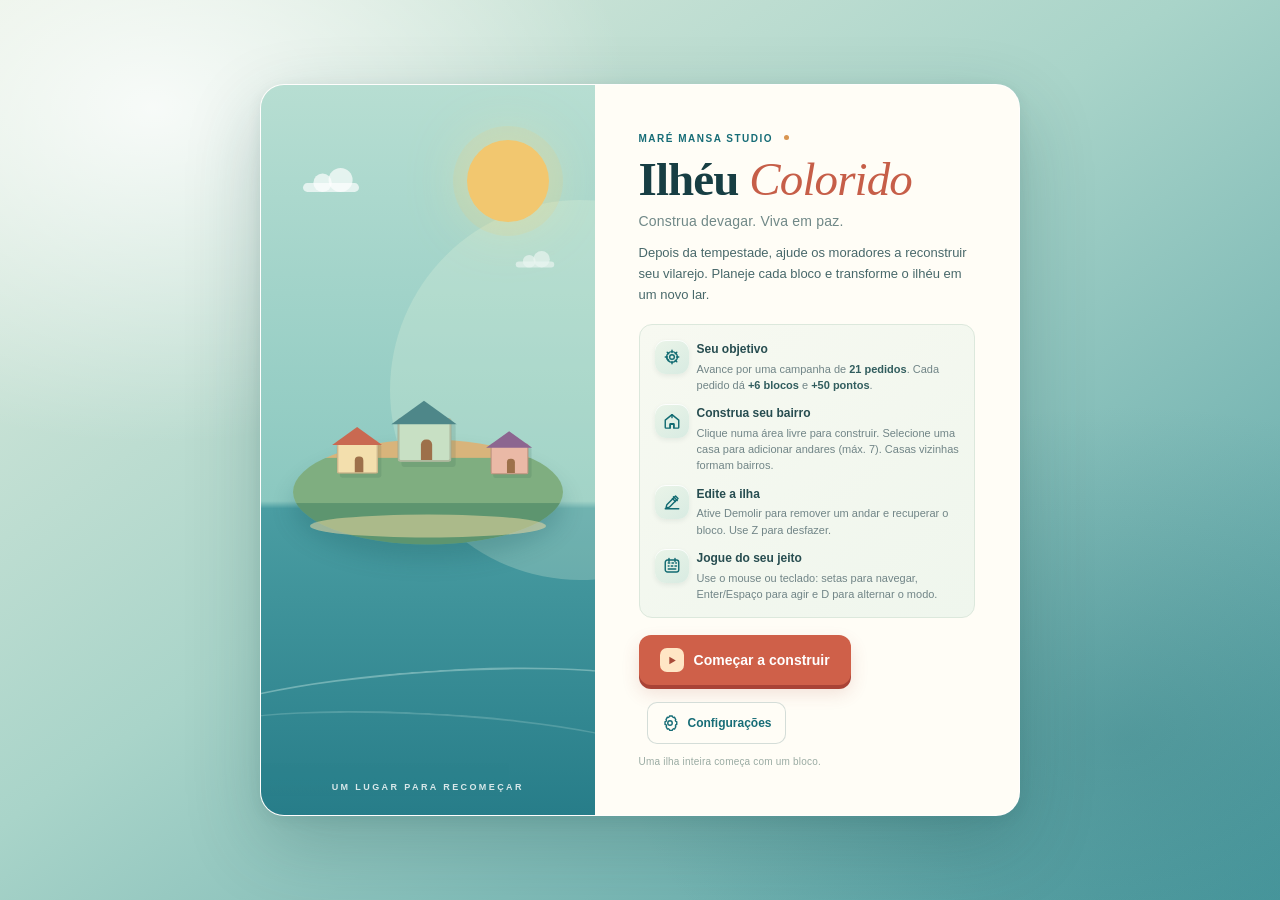
==== commit 753ba186: "feat: atualizar ícone de finalização e adicionar novos estilos para ícones e elementos do jogo" ====
--- a/MiniGamee/index.html
+++ b/MiniGamee/index.html
@@ -145,7 +145,7 @@
     <section id="fim" class="screen" aria-labelledby="fimTitulo">
       <div class="card end-card">
         <div class="end-mark" id="fimEmoji" aria-hidden="true"><svg viewBox="0 0 24 24">
-            <path d="m12 3 2.7 5.5 6.1.9-4.4 4.3 1 6.1-5.4-2.9-5.4 2.9 1-6.1-4.4-4.3 6.1-.9z" />
+            <path d="m12 2.7 2.8 5.7 6.3.9-4.6 4.5 1.1 6.4-5.6-3-5.6 3 1.1-6.4-4.6-4.5 6.3-.9z" />
           </svg></div>
         <h2 id="fimTitulo"></h2>
         <div class="stars" id="fimStars" aria-label="Avaliação"></div>
--- a/MiniGamee/style.css
+++ b/MiniGamee/style.css
@@ -624,6 +624,29 @@
   font-size: 11px;
   text-shadow: 0 1px 3px rgba(10, 55, 68, 0.55);
 }
+.rule-icon {
+  color: #126b72;
+  background: linear-gradient(145deg, #eaf4e8, #d8ebe2);
+  box-shadow: inset 0 1px 0 rgba(255,255,255,.9), 0 2px 5px rgba(23,62,67,.08);
+}
+.rule-icon svg, .hud-icon svg, .tool svg, .button-icon,
+.settings-trigger svg, .settings-close svg, .end-mark svg {
+  overflow: visible;
+  stroke-width: 1.9;
+  stroke-linecap: round;
+  stroke-linejoin: round;
+}
+.hud-icon {
+  box-shadow: inset 0 1px 0 rgba(255,255,255,.75);
+}
+.tool svg {
+  width: 19px;
+  height: 19px;
+}
+.end-mark svg {
+  width: 27px;
+  height: 27px;
+}
 .end-card {
   padding: 38px 28px;
 }
@@ -1312,4 +1335,4 @@
   .tip {
     border-radius: 12px;
   }
-}+}
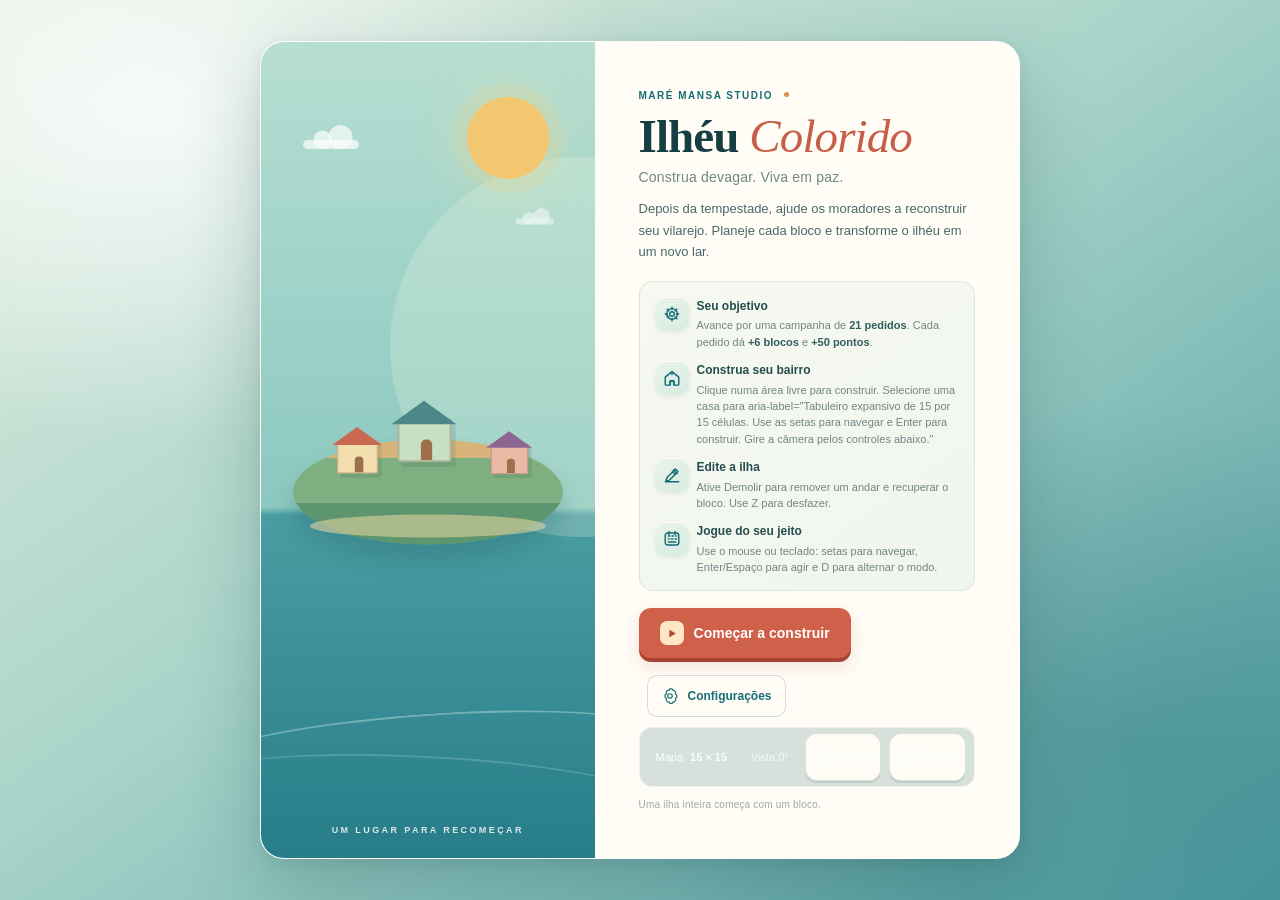
==== commit e0abc20c: "Altereções de interface" ====
--- a/MiniGamee/index.html
+++ b/MiniGamee/index.html
@@ -34,7 +34,8 @@
             <div class="rule"><span class="rule-icon" aria-hidden="true"><svg viewBox="0 0 24 24">
                   <path
                     d="M12 3v3m0 12v3M3 12h3m12 0h3M5.6 5.6l2.1 2.1m8.6 8.6 2.1 2.1m0-12.8-2.1 2.1m-8.6 8.6-2.1-2.1" />
-                  <circle cx="12" cy="12" r="7.2" /><circle cx="12" cy="12" r="3.1" />
+                  <circle cx="12" cy="12" r="7.2" />
+                  <circle cx="12" cy="12" r="3.1" />
                 </svg></span>
               <p><b>Seu objetivo</b><span>Avance por uma campanha de <b>21 pedidos</b>. Cada pedido dá <b>+6 blocos</b>
                   e <b>+50 pontos</b>.</span></p>
@@ -44,7 +45,8 @@
                   <path d="M9.5 21v-4.5h5V21M12 3.5v4" />
                 </svg></span>
               <p><b>Construa seu bairro</b><span>Clique numa área livre para construir. Selecione uma casa para
-                  adicionar andares (máx. 7). Casas vizinhas formam bairros.</span></p>
+                  aria-label="Tabuleiro expansivo de 15 por 15 células. Use as setas para navegar e Enter para
+                  construir. Gire a câmera pelos controles abaixo."
             </div>
             <div class="rule"><span class="rule-icon" aria-hidden="true"><svg viewBox="0 0 24 24">
                   <path d="m14 5 5 5M4 20l4.4-1.1L20 7.3 16.7 4 5.1 15.6z" />
@@ -55,6 +57,10 @@
             </div>
             <div class="rule"><span class="rule-icon" aria-hidden="true"><svg viewBox="0 0 24 24">
                   <rect x="3" y="4" width="18" height="16" rx="3" />
+                  <button class="tool" id="bBridge" aria-pressed="false"><svg viewBox="0 0 24 24" aria-hidden="true">
+                      <path d="M3 16c3-8 15-8 18 0" />
+                      <path d="M4 17h16M6 13l-2-2m6-2-1-3m7 3 1-3m1 7 3-2M8 16v3m8-3v3" />
+                    </svg>Ponte</button>
                   <path d="M7 8h2m3 0h2m3 0h1M7 12h1m3 0h2m3 0h2M7 16h10M8 2v4m8-4v4" />
                 </svg></span>
               <p><b>Jogue do seu jeito</b><span>Use o mouse ou teclado: setas para navegar, Enter/Espaço para agir e D
@@ -62,12 +68,14 @@
             </div>
           </div>
           <button class="btn" id="btnJogar"><span class="play-icon" aria-hidden="true"><svg viewBox="0 0 24 24">
-                <path d="m8 5 12 7-12 7z" /><path d="M5 4v16" />
+                <path d="m8 5 12 7-12 7z" />
+                <path d="M5 4v16" />
               </svg></span>Começar a construir</button>
           <button class="btn resume-btn" id="btnContinuar" type="button" hidden><svg class="button-icon"
               viewBox="0 0 24 24" aria-hidden="true">
               <path d="M12 7v5l3.5 2" />
-              <path d="M5 5.5A9 9 0 1 1 3 12" /><path d="M3 5v5h5" />
+              <path d="M5 5.5A9 9 0 1 1 3 12" />
+              <path d="M3 5v5h5" />
             </svg>Continuar partida</button>
           <button class="settings-trigger intro-settings" id="btnSettingsIntro" type="button"
             aria-label="Abrir configurações" title="Configurações"><svg viewBox="0 0 24 24" aria-hidden="true">
@@ -75,6 +83,20 @@
               <path
                 d="M19.4 15a1.7 1.7 0 0 0 .3 1.9l.1.1-1.8 3.1-.2-.1a1.7 1.7 0 0 0-1.8.1 1.7 1.7 0 0 0-.9 1.5v.2h-3.6v-.2a1.7 1.7 0 0 0-.9-1.5 1.7 1.7 0 0 0-1.8-.1l-.2.1-1.8-3.1.1-.1a1.7 1.7 0 0 0 .3-1.9 1.7 1.7 0 0 0-1.5-1H5.4v-3.6h.2a1.7 1.7 0 0 0 1.5-1 1.7 1.7 0 0 0-.3-1.9l-.1-.1 1.8-3.1.2.1a1.7 1.7 0 0 0 1.8-.1 1.7 1.7 0 0 0 .9-1.5v-.2H15v.2a1.7 1.7 0 0 0 .9 1.5 1.7 1.7 0 0 0 1.8.1l.2-.1 1.8 3.1-.1.1a1.7 1.7 0 0 0-.3 1.9 1.7 1.7 0 0 0 1.5 1h.2V14h-.2a1.7 1.7 0 0 0-1.4 1Z" />
             </svg><span>Configurações</span></button>
+          <div class="map-controls" role="group" aria-label="Controles da câmera">
+            <span class="map-size">Mapa <b id="mapSize">15 × 15</b></span>
+            <span class="camera-direction" id="cameraDirection" aria-live="polite">Vista norte</span>
+            <button class="tool camera-tool" id="bRotateLeft" type="button"
+              aria-label="Girar mapa 90 graus para a esquerda" title="Girar à esquerda (Q)"><svg viewBox="0 0 24 24"
+                aria-hidden="true">
+                <path d="M4 10V4m0 0h6M4 4l4 4a8 8 0 1 1-2 8" />
+              </svg>Girar</button>
+            <button class="tool camera-tool" id="bRotateRight" type="button"
+              aria-label="Girar mapa 90 graus para a direita" title="Girar à direita (E)"><svg viewBox="0 0 24 24"
+                aria-hidden="true">
+                <path d="M20 10V4m0 0h-6m6 0-4 4a8 8 0 1 0 2 8" />
+              </svg>Girar</button>
+          </div>
           <p class="quiet-note">Uma ilha inteira começa com um bloco.</p>
         </div>
       </div>
@@ -125,7 +147,9 @@
             <path d="M8 7 3 12l5 5" />
             <path d="M3 12h10a7 7 0 1 1-6.5 9" />
           </svg>Desfazer</button>
-        <button class="tool sound-tool" id="bSom" aria-label="Desativar som" aria-pressed="true"><svg
+        <button class="tool sound-tool" id="bSom" aria-label="Desativar som" aria-pressed="true"><svg <label
+            class="setting-row" for="settingCreative"><span><b>Modo livre</b><small>Blocos infinitos e sem derrota por
+                recursos</small></span><input id="settingCreative" type="checkbox" role="switch"></label>
             viewBox="0 0 24 24" aria-hidden="true">
             <path d="M3 9v6h4l5 4V5L7 9z" />
             <path d="M15 9a4 4 0 0 1 0 6m3-9a8 8 0 0 1 0 12" />
@@ -170,7 +194,8 @@
         </div>
         <button class="settings-close" type="submit" value="close" aria-label="Fechar configurações" title="Fechar"><svg
             viewBox="0 0 24 24" aria-hidden="true">
-            <path d="m5 5 14 14M19 5 5 19" /><circle cx="12" cy="12" r="9" />
+            <path d="m5 5 14 14M19 5 5 19" />
+            <circle cx="12" cy="12" r="9" />
           </svg></button>
       </header>
       <p class="settings-description" id="settingsDescription">Ajuste som e acessibilidade. Suas preferências ficam
@@ -204,4 +229,5 @@
   </dialog>
   <script src="script.js"></script>
 </body>
-</html>
+
+</html>
--- a/MiniGamee/style.css
+++ b/MiniGamee/style.css
@@ -618,6 +618,56 @@
 .settings-tool {
   flex: 1.15;
 }
+.map-controls {
+  display: flex;
+  min-height: 46px;
+  align-items: center;
+  gap: 8px;
+  margin-top: 9px;
+  padding: 5px 8px;
+  border: 1px solid rgba(255, 255, 255, 0.55);
+  border-radius: 10px;
+  background: rgba(17, 77, 87, 0.16);
+}
+.map-size,
+.camera-direction {
+  color: #f5ffff;
+  font-size: 11px;
+  white-space: nowrap;
+}
+.map-size {
+  padding: 0 8px;
+}
+.map-size b {
+  margin-left: 4px;
+  font-variant-numeric: tabular-nums;
+}
+.camera-direction {
+  flex: 1;
+  color: rgba(245, 255, 255, 0.82);
+  text-align: center;
+}
+.camera-tool {
+  flex: 0 0 auto;
+  min-height: 34px;
+  padding: 5px 10px;
+  color: #f7ffff;
+  border-color: rgba(255, 255, 255, 0.35);
+  background: rgba(18, 86, 96, 0.72);
+  box-shadow: none;
+}
+.camera-tool:hover:not(:disabled) {
+  background: #176d77;
+  box-shadow: none;
+}
+.camera-tool svg {
+  width: 16px;
+  height: 16px;
+}
+.tool.on#bBridge {
+  background: #9a6b3f;
+  box-shadow: 0 2px 0 #704c30;
+}
 .tip {
   margin: 8px 0 0;
   color: white;
@@ -627,17 +677,24 @@
 .rule-icon {
   color: #126b72;
   background: linear-gradient(145deg, #eaf4e8, #d8ebe2);
-  box-shadow: inset 0 1px 0 rgba(255,255,255,.9), 0 2px 5px rgba(23,62,67,.08);
-}
-.rule-icon svg, .hud-icon svg, .tool svg, .button-icon,
-.settings-trigger svg, .settings-close svg, .end-mark svg {
+  box-shadow:
+    inset 0 1px 0 rgba(255, 255, 255, 0.9),
+    0 2px 5px rgba(23, 62, 67, 0.08);
+}
+.rule-icon svg,
+.hud-icon svg,
+.tool svg,
+.button-icon,
+.settings-trigger svg,
+.settings-close svg,
+.end-mark svg {
   overflow: visible;
   stroke-width: 1.9;
   stroke-linecap: round;
   stroke-linejoin: round;
 }
 .hud-icon {
-  box-shadow: inset 0 1px 0 rgba(255,255,255,.75);
+  box-shadow: inset 0 1px 0 rgba(255, 255, 255, 0.75);
 }
 .tool svg {
   width: 19px;
@@ -646,6 +703,22 @@
 .end-mark svg {
   width: 27px;
   height: 27px;
+}
+.settings-trigger svg,
+.settings-tool svg {
+  width: 21px;
+  height: 21px;
+  stroke-width: 1.55;
+  stroke-linecap: round;
+  stroke-linejoin: round;
+  transition:
+    transform 0.22s ease,
+    stroke-width 0.22s ease;
+}
+.settings-trigger:hover svg,
+.settings-tool:hover svg {
+  transform: rotate(24deg);
+  stroke-width: 1.8;
 }
 .end-card {
   padding: 38px 28px;
@@ -1185,6 +1258,21 @@
   .settings-tool {
     grid-column: auto;
   }
+  .map-controls {
+    gap: 5px;
+    padding: 5px;
+  }
+  .map-size {
+    padding: 0 3px;
+    font-size: 10px;
+  }
+  .camera-direction {
+    font-size: 10px;
+  }
+  .camera-tool {
+    padding: 5px 7px;
+    font-size: 11px;
+  }
   .settings-trigger {
     min-height: 40px;
     padding: 0 11px;
@@ -1223,7 +1311,7 @@
     linear-gradient(145deg, #e3eee0 0%, #a9d4c9 46%, #4c9ba0 100%) fixed;
 }
 .screen:has(.game-topbar) {
-  max-width: 880px;
+  max-width: 1120px;
 }
 .card {
   border-radius: 24px;
@@ -1336,3 +1424,52 @@
     border-radius: 12px;
   }
 }
+.model-picker {
+  display: inline-flex;
+  flex: 1.4 1 160px;
+  min-width: 150px;
+  align-items: center;
+  justify-content: center;
+  gap: 7px;
+  padding: 6px 9px;
+  border: 1px solid rgba(21, 57, 67, 0.14);
+  border-radius: 12px;
+  color: #527174;
+  background: rgba(255, 253, 246, 0.97);
+  font-size: 12px;
+  font-weight: bold;
+}
+.model-picker select {
+  min-width: 0;
+  max-width: 145px;
+  padding: 6px 25px 6px 9px;
+  border: 1px solid #d9e4d9;
+  border-radius: 8px;
+  color: #176d77;
+  background: #f4f8ef;
+  font: inherit;
+  cursor: pointer;
+}
+.map-controls {
+  flex-wrap: wrap;
+  justify-content: center;
+  margin: 10px 0 0;
+  border-radius: 13px;
+}
+.camera-tool span {
+  white-space: nowrap;
+}
+@media (max-width: 640px) {
+  .model-picker {
+    flex: 1 1 100%;
+    justify-content: space-between;
+  }
+  .model-picker select {
+    flex: 1;
+    max-width: none;
+  }
+  .map-controls {
+    gap: 5px;
+    padding: 6px;
+  }
+}
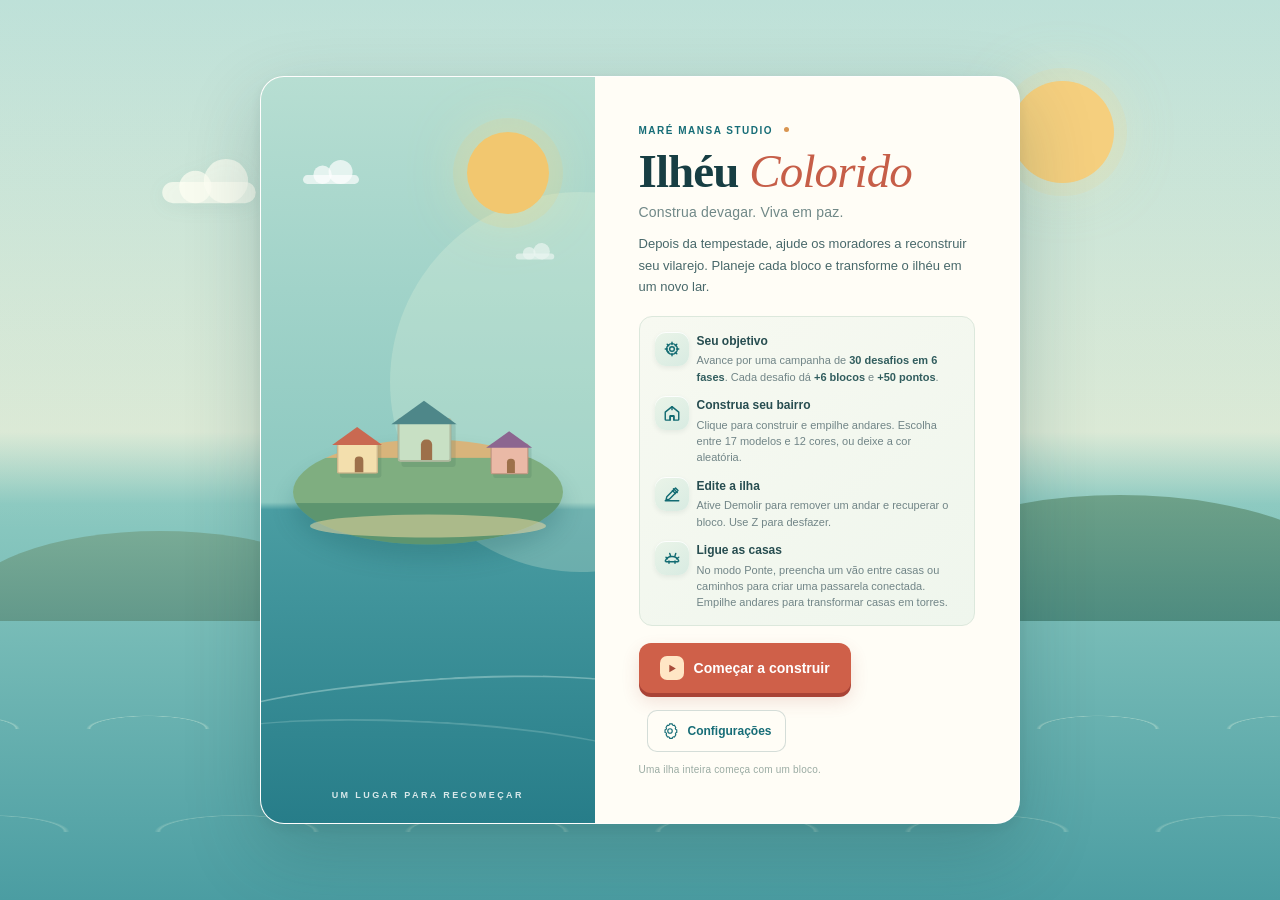
==== commit 11cda6bb: "Alterações" ====
--- a/MiniGamee/index.html
+++ b/MiniGamee/index.html
@@ -12,6 +12,17 @@
 </head>
 
 <body>
+  <div class="ambient-scene" aria-hidden="true">
+    <span class="ambient-sun"></span>
+    <span class="ambient-cloud ambient-cloud-one"></span>
+    <span class="ambient-cloud ambient-cloud-two"></span>
+    <span class="ambient-island ambient-island-far"></span>
+    <span class="ambient-island ambient-island-near"></span>
+    <span class="ambient-bird bird-one"></span>
+    <span class="ambient-bird bird-two"></span>
+    <span class="ambient-wave ambient-wave-back"></span>
+    <span class="ambient-wave ambient-wave-front"></span>
+  </div>
   <main>
     <section id="inicio" class="screen on" aria-labelledby="titulo-inicio">
       <div class="card intro-card">
@@ -37,16 +48,15 @@
                   <circle cx="12" cy="12" r="7.2" />
                   <circle cx="12" cy="12" r="3.1" />
                 </svg></span>
-              <p><b>Seu objetivo</b><span>Avance por uma campanha de <b>21 pedidos</b>. Cada pedido dá <b>+6 blocos</b>
+              <p><b>Seu objetivo</b><span>Avance por uma campanha de <b>30 desafios em 6 fases</b>. Cada desafio dá <b>+6 blocos</b>
                   e <b>+50 pontos</b>.</span></p>
             </div>
             <div class="rule"><span class="rule-icon" aria-hidden="true"><svg viewBox="0 0 24 24">
                   <path d="m3 10.8 9-7.3 9 7.3v9.7a1 1 0 0 1-1 1h-5.5v-6h-5v6H4a1 1 0 0 1-1-1z" />
                   <path d="M9.5 21v-4.5h5V21M12 3.5v4" />
                 </svg></span>
-              <p><b>Construa seu bairro</b><span>Clique numa área livre para construir. Selecione uma casa para
-                  aria-label="Tabuleiro expansivo de 15 por 15 células. Use as setas para navegar e Enter para
-                  construir. Gire a câmera pelos controles abaixo."
+              <p><b>Construa seu bairro</b><span>Clique para construir e empilhe andares. Escolha entre 17 modelos e
+                  12 cores, ou deixe a cor aleatória.</span></p>
             </div>
             <div class="rule"><span class="rule-icon" aria-hidden="true"><svg viewBox="0 0 24 24">
                   <path d="m14 5 5 5M4 20l4.4-1.1L20 7.3 16.7 4 5.1 15.6z" />
@@ -56,15 +66,10 @@
                   desfazer.</span></p>
             </div>
             <div class="rule"><span class="rule-icon" aria-hidden="true"><svg viewBox="0 0 24 24">
-                  <rect x="3" y="4" width="18" height="16" rx="3" />
-                  <button class="tool" id="bBridge" aria-pressed="false"><svg viewBox="0 0 24 24" aria-hidden="true">
-                      <path d="M3 16c3-8 15-8 18 0" />
-                      <path d="M4 17h16M6 13l-2-2m6-2-1-3m7 3 1-3m1 7 3-2M8 16v3m8-3v3" />
-                    </svg>Ponte</button>
-                  <path d="M7 8h2m3 0h2m3 0h1M7 12h1m3 0h2m3 0h2M7 16h10M8 2v4m8-4v4" />
-                </svg></span>
-              <p><b>Jogue do seu jeito</b><span>Use o mouse ou teclado: setas para navegar, Enter/Espaço para agir e D
-                  para alternar o modo.</span></p>
+                  <path d="M3 16c3-8 15-8 18 0M4 17h16M6 13l-2-2m6-2-1-3m7 3 1-3m1 7 3-2M8 16v3m8-3v3" />
+                </svg></span>
+              <p><b>Ligue as casas</b><span>No modo Ponte, preencha um vão entre casas ou caminhos para criar uma
+                  passarela conectada. Empilhe andares para transformar casas em torres.</span></p>
             </div>
           </div>
           <button class="btn" id="btnJogar"><span class="play-icon" aria-hidden="true"><svg viewBox="0 0 24 24">
@@ -83,19 +88,19 @@
               <path
                 d="M19.4 15a1.7 1.7 0 0 0 .3 1.9l.1.1-1.8 3.1-.2-.1a1.7 1.7 0 0 0-1.8.1 1.7 1.7 0 0 0-.9 1.5v.2h-3.6v-.2a1.7 1.7 0 0 0-.9-1.5 1.7 1.7 0 0 0-1.8-.1l-.2.1-1.8-3.1.1-.1a1.7 1.7 0 0 0 .3-1.9 1.7 1.7 0 0 0-1.5-1H5.4v-3.6h.2a1.7 1.7 0 0 0 1.5-1 1.7 1.7 0 0 0-.3-1.9l-.1-.1 1.8-3.1.2.1a1.7 1.7 0 0 0 1.8-.1 1.7 1.7 0 0 0 .9-1.5v-.2H15v.2a1.7 1.7 0 0 0 .9 1.5 1.7 1.7 0 0 0 1.8.1l.2-.1 1.8 3.1-.1.1a1.7 1.7 0 0 0-.3 1.9 1.7 1.7 0 0 0 1.5 1h.2V14h-.2a1.7 1.7 0 0 0-1.4 1Z" />
             </svg><span>Configurações</span></button>
-          <div class="map-controls" role="group" aria-label="Controles da câmera">
+          <div class="map-controls" id="mapControls" role="group" aria-label="Controles da câmera">
             <span class="map-size">Mapa <b id="mapSize">15 × 15</b></span>
-            <span class="camera-direction" id="cameraDirection" aria-live="polite">Vista norte</span>
+            <span class="camera-direction" id="cameraDirection" aria-live="polite">Vista 0°</span>
             <button class="tool camera-tool" id="bRotateLeft" type="button"
-              aria-label="Girar mapa 90 graus para a esquerda" title="Girar à esquerda (Q)"><svg viewBox="0 0 24 24"
+              aria-label="Girar mapa 15 graus para a esquerda" title="Girar 15° à esquerda (Q)"><svg viewBox="0 0 24 24"
                 aria-hidden="true">
                 <path d="M4 10V4m0 0h6M4 4l4 4a8 8 0 1 1-2 8" />
-              </svg>Girar</button>
+              </svg><span>↶ 15°</span></button>
             <button class="tool camera-tool" id="bRotateRight" type="button"
-              aria-label="Girar mapa 90 graus para a direita" title="Girar à direita (E)"><svg viewBox="0 0 24 24"
+              aria-label="Girar mapa 15 graus para a direita" title="Girar 15° à direita (E)"><svg viewBox="0 0 24 24"
                 aria-hidden="true">
                 <path d="M20 10V4m0 0h-6m6 0-4 4a8 8 0 1 0 2 8" />
-              </svg>Girar</button>
+              </svg><span>↷ 15°</span></button>
           </div>
           <p class="quiet-note">Uma ilha inteira começa com um bloco.</p>
         </div>
@@ -120,18 +125,18 @@
         </div>
       </div>
       <div class="quest" aria-label="Pedido atual">
-        <small id="qn">Pedido 1/7</small>
+        <small id="qn">Fase 1/6 · Primeiros lares</small>
         <div class="qrow"><span id="qtxt"></span><span id="qnum"></span></div>
         <div class="qbar" id="qbar" role="progressbar" aria-label="Progresso do pedido" aria-valuemin="0"
           aria-valuemax="100" aria-valuenow="0"><i id="qfill"></i></div>
       </div>
       <div class="wrap">
         <canvas id="cv" tabindex="0" role="application"
-          aria-label="Tabuleiro com 9 por 9 casas. Use o botão esquerdo para construir ou subir andares, o botão direito para demolir, ou as setas e Enter/Espaço para jogar."
+          aria-label="Tabuleiro expansivo. Clique para construir, botão direito para demolir, arraste com o botão esquerdo para girar a câmera em 360 graus, ou use as setas e Enter para jogar."
           aria-describedby="boardHelp"
           aria-keyshortcuts="ArrowUp ArrowDown ArrowLeft ArrowRight Enter Space D Z"></canvas>
-        <p class="sr-only" id="boardHelp">A seleção começa no centro do tabuleiro. As casas existentes podem receber
-          novos andares até o limite de sete.</p>
+        <p class="sr-only" id="boardHelp">A seleção começa no centro do tabuleiro. Arraste com o botão esquerdo para
+          girar a câmera. As casas existentes podem receber novos andares até o limite de sete.</p>
         <div id="toast" role="status" aria-live="polite" aria-atomic="true"></div>
       </div>
       <div class="tools" role="group" aria-label="Ferramentas da partida">
@@ -230,4 +235,4 @@
   <script src="script.js"></script>
 </body>
 
-</html>+</html>
--- a/MiniGamee/style.css
+++ b/MiniGamee/style.css
@@ -531,7 +531,11 @@
   box-shadow: 0 14px 30px rgba(12, 64, 76, 0.23);
   outline: none;
   touch-action: manipulation;
-  cursor: pointer;
+  cursor: grab;
+}
+canvas.camera-dragging {
+  cursor: grabbing;
+  touch-action: none;
 }
 canvas:focus-visible {
   outline: 4px solid #ffe083;
@@ -625,13 +629,14 @@
   gap: 8px;
   margin-top: 9px;
   padding: 5px 8px;
-  border: 1px solid rgba(255, 255, 255, 0.55);
-  border-radius: 10px;
-  background: rgba(17, 77, 87, 0.16);
+  border: 1px solid #bfd8ce;
+  border-radius: 13px;
+  background: #d8ece5;
+  box-shadow: 0 3px 10px rgba(23, 62, 67, 0.08);
 }
 .map-size,
 .camera-direction {
-  color: #f5ffff;
+  color: #315c5c;
   font-size: 11px;
   white-space: nowrap;
 }
@@ -644,25 +649,33 @@
 }
 .camera-direction {
   flex: 1;
-  color: rgba(245, 255, 255, 0.82);
+  color: #527174;
   text-align: center;
 }
 .camera-tool {
   flex: 0 0 auto;
   min-height: 34px;
+  min-width: 70px;
   padding: 5px 10px;
-  color: #f7ffff;
-  border-color: rgba(255, 255, 255, 0.35);
-  background: rgba(18, 86, 96, 0.72);
-  box-shadow: none;
+  color: #176d77;
+  border-color: rgba(23, 62, 67, 0.12);
+  background: #fffdf6;
+  box-shadow: 0 2px 0 rgba(12, 64, 76, 0.18);
 }
 .camera-tool:hover:not(:disabled) {
-  background: #176d77;
-  box-shadow: none;
+  color: #173e43;
+  border-color: #e4b85f;
+  background: #fff3d5;
+  box-shadow: 0 3px 0 rgba(12, 64, 76, 0.2);
+}
+.camera-tool:focus-visible {
+  outline: 3px solid #f5c46a;
+  outline-offset: 2px;
 }
 .camera-tool svg {
   width: 16px;
   height: 16px;
+  flex: 0 0 auto;
 }
 .tool.on#bBridge {
   background: #9a6b3f;
@@ -1310,6 +1323,138 @@
     ),
     linear-gradient(145deg, #e3eee0 0%, #a9d4c9 46%, #4c9ba0 100%) fixed;
 }
+.ambient-scene {
+  position: fixed;
+  z-index: 0;
+  inset: 0;
+  overflow: hidden;
+  pointer-events: none;
+  isolation: isolate;
+  background:
+    linear-gradient(180deg, rgba(255, 248, 224, 0.08) 0 48%, transparent 59%),
+    linear-gradient(180deg, #b9dfd8 0%, #d8e8d5 48%, #8bc9c0 56%, #4b9da2 100%);
+}
+main {
+  position: relative;
+  z-index: 1;
+}
+.ambient-sun {
+  position: absolute;
+  top: 9%;
+  right: 13%;
+  width: clamp(58px, 8vw, 104px);
+  aspect-ratio: 1;
+  border-radius: 50%;
+  background: #f5cf7e;
+  box-shadow: 0 0 0 13px rgba(245, 207, 126, 0.13), 0 0 58px rgba(255, 230, 164, 0.34);
+  animation: sun-glow 5s ease-in-out infinite alternate;
+}
+.ambient-cloud {
+  position: absolute;
+  width: 110px;
+  height: 25px;
+  border-radius: 30px;
+  background: rgba(255, 255, 244, 0.68);
+  filter: drop-shadow(0 5px 10px rgba(64, 118, 119, 0.08));
+}
+.ambient-cloud::before,
+.ambient-cloud::after {
+  position: absolute;
+  content: "";
+  bottom: 0;
+  border-radius: 50%;
+  background: inherit;
+}
+.ambient-cloud::before { left: 20px; width: 38px; height: 38px; }
+.ambient-cloud::after { left: 49px; width: 52px; height: 52px; }
+.ambient-cloud-one {
+  top: 20%;
+  left: 12%;
+  transform: scale(.85);
+  animation: cloud-drift 38s ease-in-out infinite alternate;
+}
+.ambient-cloud-two {
+  top: 34%;
+  right: 25%;
+  opacity: .64;
+  transform: scale(.58);
+  animation: cloud-drift 52s ease-in-out -12s infinite alternate-reverse;
+}
+.ambient-island {
+  position: absolute;
+  bottom: 31%;
+  display: block;
+  border-radius: 50% 50% 0 0 / 85% 85% 0 0;
+}
+.ambient-island-far {
+  left: -3%;
+  width: 31vw;
+  height: clamp(55px, 10vh, 120px);
+  background: linear-gradient(180deg, #729e83, #588875);
+  opacity: .68;
+}
+.ambient-island-near {
+  right: -7%;
+  width: 39vw;
+  height: clamp(78px, 14vh, 160px);
+  background: linear-gradient(180deg, #649579, #427e70);
+  opacity: .78;
+}
+.ambient-bird {
+  position: absolute;
+  width: 18px;
+  height: 9px;
+  opacity: .48;
+}
+.ambient-bird::before,
+.ambient-bird::after {
+  position: absolute;
+  top: 2px;
+  width: 10px;
+  height: 6px;
+  content: "";
+  border-top: 2px solid #477c79;
+}
+.ambient-bird::before { left: 0; border-radius: 90% 0 0; transform: rotate(18deg); }
+.ambient-bird::after { right: 0; border-radius: 0 90% 0 0; transform: rotate(-18deg); }
+.bird-one { top: 37%; left: 39%; animation: bird-float 4s ease-in-out infinite; }
+.bird-two { top: 31%; left: 45%; transform: scale(.68); animation: bird-float 5s ease-in-out -2s infinite; }
+.ambient-wave {
+  position: absolute;
+  left: -10%;
+  width: 120%;
+  height: 19vh;
+  min-height: 100px;
+  background-repeat: repeat-x;
+  will-change: transform;
+}
+.ambient-wave-back {
+  bottom: 5%;
+  opacity: .42;
+  background-image: radial-gradient(ellipse 86px 19px at 86px 100%, transparent 66%, rgba(226, 246, 226, .85) 68%, transparent 72%);
+  background-size: 190px 45px;
+  animation: wave-drift 19s linear infinite;
+}
+.ambient-wave-front {
+  bottom: -5%;
+  opacity: .34;
+  background-image: radial-gradient(ellipse 115px 24px at 115px 100%, transparent 66%, rgba(206, 235, 217, .9) 68%, transparent 72%);
+  background-size: 250px 58px;
+  animation: wave-drift 27s linear -8s infinite reverse;
+}
+@keyframes cloud-drift {
+  from { translate: -18px 0; }
+  to { translate: 35px 5px; }
+}
+@keyframes wave-drift {
+  to { translate: -190px 0; }
+}
+@keyframes sun-glow {
+  to { box-shadow: 0 0 0 20px rgba(245, 207, 126, 0.1), 0 0 72px rgba(255, 230, 164, 0.44); }
+}
+@keyframes bird-float {
+  50% { translate: 8px -4px; }
+}
 .screen:has(.game-topbar) {
   max-width: 1120px;
 }
@@ -1439,6 +1584,13 @@
   font-size: 12px;
   font-weight: bold;
 }
+.color-picker {
+  border-color: #ead9b2;
+  background: linear-gradient(135deg, #fffdf6, #fff7e5);
+}
+.color-picker select {
+  border-color: #e6d5af;
+}
 .model-picker select {
   min-width: 0;
   max-width: 145px;
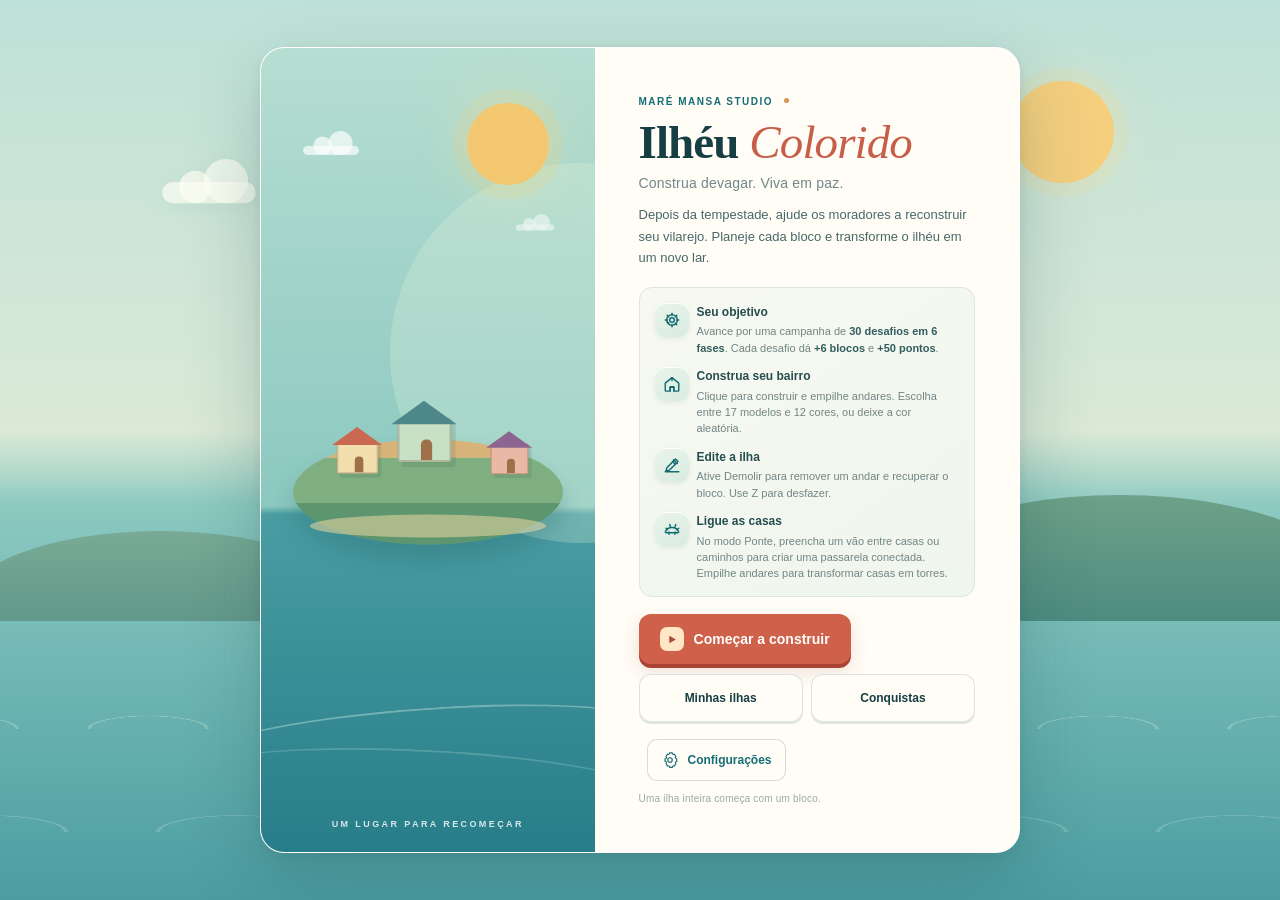
==== commit 2f5f37cf: "Alterações na logica e de interface" ====
--- a/MiniGamee/index.html
+++ b/MiniGamee/index.html
@@ -76,6 +76,7 @@
                 <path d="m8 5 12 7-12 7z" />
                 <path d="M5 4v16" />
               </svg></span>Começar a construir</button>
+          <div class="intro-actions"><button class="tool" id="btnIlhasIntro" type="button">Minhas ilhas</button><button class="tool" id="btnConquistasIntro" type="button">Conquistas</button></div>
           <button class="btn resume-btn" id="btnContinuar" type="button" hidden><svg class="button-icon"
               viewBox="0 0 24 24" aria-hidden="true">
               <path d="M12 7v5l3.5 2" />
@@ -89,7 +90,7 @@
                 d="M19.4 15a1.7 1.7 0 0 0 .3 1.9l.1.1-1.8 3.1-.2-.1a1.7 1.7 0 0 0-1.8.1 1.7 1.7 0 0 0-.9 1.5v.2h-3.6v-.2a1.7 1.7 0 0 0-.9-1.5 1.7 1.7 0 0 0-1.8-.1l-.2.1-1.8-3.1.1-.1a1.7 1.7 0 0 0 .3-1.9 1.7 1.7 0 0 0-1.5-1H5.4v-3.6h.2a1.7 1.7 0 0 0 1.5-1 1.7 1.7 0 0 0-.3-1.9l-.1-.1 1.8-3.1.2.1a1.7 1.7 0 0 0 1.8-.1 1.7 1.7 0 0 0 .9-1.5v-.2H15v.2a1.7 1.7 0 0 0 .9 1.5 1.7 1.7 0 0 0 1.8.1l.2-.1 1.8 3.1-.1.1a1.7 1.7 0 0 0-.3 1.9 1.7 1.7 0 0 0 1.5 1h.2V14h-.2a1.7 1.7 0 0 0-1.4 1Z" />
             </svg><span>Configurações</span></button>
           <div class="map-controls" id="mapControls" role="group" aria-label="Controles da câmera">
-            <span class="map-size">Mapa <b id="mapSize">15 × 15</b></span>
+            <span class="map-size">Mapa <b id="mapSize">19 × 19</b></span>
             <span class="camera-direction" id="cameraDirection" aria-live="polite">Vista 0°</span>
             <button class="tool camera-tool" id="bRotateLeft" type="button"
               aria-label="Girar mapa 15 graus para a esquerda" title="Girar 15° à esquerda (Q)"><svg viewBox="0 0 24 24"
@@ -132,14 +133,15 @@
       </div>
       <div class="wrap">
         <canvas id="cv" tabindex="0" role="application"
-          aria-label="Tabuleiro expansivo. Clique para construir, botão direito para demolir, arraste com o botão esquerdo para girar a câmera em 360 graus, ou use as setas e Enter para jogar."
+          aria-label="Tabuleiro expansivo. Clique para construir, botão direito para demolir, arraste com o botão esquerdo para girar a câmera, Alt ou botão do meio para mover, e use a roda do mouse para aproximar ou afastar."
           aria-describedby="boardHelp"
           aria-keyshortcuts="ArrowUp ArrowDown ArrowLeft ArrowRight Enter Space D Z"></canvas>
-        <p class="sr-only" id="boardHelp">A seleção começa no centro do tabuleiro. Arraste com o botão esquerdo para
-          girar a câmera. As casas existentes podem receber novos andares até o limite de sete.</p>
+        <p class="sr-only" id="boardHelp">A seleção começa no centro do tabuleiro. Arraste com o botão esquerdo para girar, com Alt ou botão do meio para mover. Use a roda para zoom. As casas existentes podem receber novos andares até o limite de sete.</p>
         <div id="toast" role="status" aria-live="polite" aria-atomic="true"></div>
       </div>
       <div class="tools" role="group" aria-label="Ferramentas da partida">
+        <button class="tool" id="btnIlhasGame" type="button">Ilhas</button>
+        <button class="tool" id="btnConquistasGame" type="button">Conquistas</button>
         <button class="tool on" id="bBuild" aria-pressed="true"><svg viewBox="0 0 24 24" aria-hidden="true">
             <path d="m3 10.8 9-7.3 9 7.3v9.7a1 1 0 0 1-1 1h-5.5v-6h-5v6H4a1 1 0 0 1-1-1z" />
             <path d="M9.5 21v-4.5h5V21M12 3.5v4" />
@@ -152,9 +154,7 @@
             <path d="M8 7 3 12l5 5" />
             <path d="M3 12h10a7 7 0 1 1-6.5 9" />
           </svg>Desfazer</button>
-        <button class="tool sound-tool" id="bSom" aria-label="Desativar som" aria-pressed="true"><svg <label
-            class="setting-row" for="settingCreative"><span><b>Modo livre</b><small>Blocos infinitos e sem derrota por
-                recursos</small></span><input id="settingCreative" type="checkbox" role="switch"></label>
+        <button class="tool sound-tool" id="bSom" type="button" aria-label="Desativar som" aria-pressed="true"><svg
             viewBox="0 0 24 24" aria-hidden="true">
             <path d="M3 9v6h4l5 4V5L7 9z" />
             <path d="M15 9a4 4 0 0 1 0 6m3-9a8 8 0 0 1 0 12" />
@@ -232,6 +232,19 @@
           padrões</button><button class="btn settings-done" type="submit" value="close">Concluído</button></footer>
     </form>
   </dialog>
+  <dialog id="townsDialog" aria-labelledby="townsTitle">
+    <form method="dialog" class="settings-panel" id="townsForm">
+      <header class="settings-header"><div><p class="studio-name">Maré Mansa Studio</p><h2 id="townsTitle">Minhas ilhas</h2></div><button class="settings-close" type="submit" value="close" aria-label="Fechar">×</button></header>
+      <p class="settings-description">Salve até oito vilarejos, retome uma ilha ou exporte uma imagem PNG.</p>
+      <label class="town-field">Ilha salva<select id="townSelect"></select></label>
+      <label class="town-field">Nome da ilha<input id="townName" maxlength="32" placeholder="Ex.: Vila das Conchas"></label>
+      <div class="town-actions"><button class="tool" type="button" id="townSave">Salvar nova</button><button class="tool" type="button" id="townLoad">Abrir</button><button class="tool" type="button" id="townRename">Renomear</button><button class="tool" type="button" id="townDelete">Excluir</button><button class="tool" type="button" id="townExport">Exportar PNG</button></div>
+      <footer class="settings-footer"><button class="btn settings-done" type="submit" value="close">Concluído</button></footer>
+    </form>
+  </dialog>
+  <dialog id="achievementsDialog" aria-labelledby="achievementsTitle">
+    <form method="dialog" class="settings-panel"><header class="settings-header"><div><p class="studio-name">Maré Mansa Studio</p><h2 id="achievementsTitle">Conquistas</h2></div><button class="settings-close" type="submit" value="close" aria-label="Fechar">×</button></header><p class="settings-description">Pequenas histórias que você construiu pelo caminho.</p><ul id="achievementList" class="achievement-list"></ul><footer class="settings-footer"><button class="btn settings-done" type="submit" value="close">Concluído</button></footer></form>
+  </dialog>
   <script src="script.js"></script>
 </body>
 
--- a/MiniGamee/style.css
+++ b/MiniGamee/style.css
@@ -8,15 +8,18 @@
   --coral-dark: #a94336;
   --line: #e4e8dc;
 }
+
 * {
   box-sizing: border-box;
   -webkit-tap-highlight-color: transparent;
 }
+
 html,
 body {
   margin: 0;
   min-height: 100%;
 }
+
 body {
   min-height: 100vh;
   display: flex;
@@ -26,21 +29,19 @@
   color: var(--ink);
   font-family: "Trebuchet MS", "Segoe UI", sans-serif;
   background:
-    radial-gradient(
-      ellipse at 15% 8%,
+    radial-gradient(ellipse at 15% 8%,
       rgba(255, 255, 255, 0.8),
-      transparent 35%
-    ),
-    radial-gradient(
-      ellipse at 92% 85%,
+      transparent 35%),
+    radial-gradient(ellipse at 92% 85%,
       rgba(14, 92, 104, 0.22),
-      transparent 34%
-    ),
+      transparent 34%),
     linear-gradient(145deg, #d5e9dc 0%, #9dcfc6 48%, #4399a1 100%) fixed;
 }
+
 main {
   width: 100%;
 }
+
 .screen {
   display: none;
   width: 100%;
@@ -48,16 +49,19 @@
   text-align: center;
   margin: 0 auto;
 }
+
 .screen.on {
   display: block;
   animation: enter 0.35s ease-out;
 }
+
 @keyframes enter {
   from {
     opacity: 0;
     transform: translateY(12px);
   }
 }
+
 .card {
   max-width: 680px;
   margin: 0 auto;
@@ -67,24 +71,25 @@
   box-shadow: 0 28px 70px rgba(21, 69, 70, 0.2);
   overflow: hidden;
 }
+
 .intro-card {
   display: grid;
   grid-template-columns: 0.88fr 1.12fr;
   text-align: left;
   min-height: 560px;
 }
+
 .hero-art {
   position: relative;
   min-height: 100%;
   overflow: hidden;
-  background: linear-gradient(
-    180deg,
-    #b7ded2 0%,
-    #8bc8c0 57%,
-    #4a9da2 58%,
-    #277d89 100%
-  );
-}
+  background: linear-gradient(180deg,
+      #b7ded2 0%,
+      #8bc8c0 57%,
+      #4a9da2 58%,
+      #277d89 100%);
+}
+
 .hero-art::before {
   content: "";
   position: absolute;
@@ -95,6 +100,7 @@
   top: 115px;
   background: rgba(232, 246, 221, 0.24);
 }
+
 .sun {
   position: absolute;
   width: 82px;
@@ -107,6 +113,7 @@
     0 0 0 14px rgba(242, 199, 111, 0.15),
     0 0 60px rgba(255, 230, 158, 0.42);
 }
+
 .cloud {
   position: absolute;
   height: 11px;
@@ -114,6 +121,7 @@
   border-radius: 20px;
   background: rgba(255, 255, 255, 0.68);
 }
+
 .cloud::before,
 .cloud::after {
   content: "";
@@ -122,27 +130,32 @@
   border-radius: 50%;
   background: inherit;
 }
+
 .cloud::before {
   left: 13px;
   width: 23px;
   height: 23px;
 }
+
 .cloud::after {
   left: 32px;
   width: 30px;
   height: 30px;
 }
+
 .cloud-one {
   top: 97px;
   left: 35px;
   transform: scale(0.8);
 }
+
 .cloud-two {
   top: 174px;
   right: 25px;
   transform: scale(0.55);
   opacity: 0.72;
 }
+
 .island {
   position: absolute;
   z-index: 2;
@@ -152,14 +165,13 @@
   top: 50%;
   transform: translate(-50%, -10%);
   border-radius: 50%;
-  background: linear-gradient(
-    180deg,
-    #d8b47b 0 17%,
-    #7fae80 18% 60%,
-    #5d956f 61%
-  );
+  background: linear-gradient(180deg,
+      #d8b47b 0 17%,
+      #7fae80 18% 60%,
+      #5d956f 61%);
   box-shadow: 0 15px 22px rgba(17, 77, 83, 0.22);
 }
+
 .island::after {
   content: "";
   position: absolute;
@@ -170,6 +182,7 @@
   border-radius: 50%;
   background: rgba(243, 221, 164, 0.52);
 }
+
 .mini-house {
   position: absolute;
   z-index: 2;
@@ -181,6 +194,7 @@
   border-radius: 3px;
   box-shadow: 4px 5px 0 rgba(34, 80, 66, 0.13);
 }
+
 .mini-house::before {
   content: "";
   position: absolute;
@@ -192,6 +206,7 @@
   border-right: 32px solid transparent;
   border-bottom: 23px solid #c96951;
 }
+
 .mini-house::after {
   content: "";
   position: absolute;
@@ -202,30 +217,36 @@
   background: #9d704a;
   border-radius: 5px 5px 0 0;
 }
+
 .house-one {
   left: 38px;
   transform: scale(0.78);
   bottom: 66px;
   background: #f3dfad;
 }
+
 .house-two {
   left: 105px;
   bottom: 83px;
   background: #c8e0c4;
   transform: scale(1.02);
 }
+
 .house-two::before {
   border-bottom-color: #4e8789;
 }
+
 .house-three {
   right: 27px;
   bottom: 64px;
   background: #eab9a6;
   transform: scale(0.72);
 }
+
 .house-three::before {
   border-bottom-color: #8c6690;
 }
+
 .wave {
   position: absolute;
   z-index: 1;
@@ -235,15 +256,18 @@
   border-radius: 50%;
   border-top: 2px solid rgba(225, 250, 240, 0.35);
 }
+
 .wave-one {
   bottom: 74px;
   transform: rotate(-4deg);
 }
+
 .wave-two {
   bottom: 32px;
   transform: rotate(3deg);
   opacity: 0.55;
 }
+
 .art-label {
   position: absolute;
   z-index: 3;
@@ -255,9 +279,11 @@
   text-align: center;
   font-weight: bold;
 }
+
 .intro-content {
   padding: clamp(25px, 4vw, 42px) clamp(22px, 4vw, 40px);
 }
+
 .studio-name {
   margin: 0;
   color: var(--sea);
@@ -266,6 +292,7 @@
   letter-spacing: 1.5px;
   text-transform: uppercase;
 }
+
 .studio-mark {
   display: inline-block;
   width: 5px;
@@ -274,6 +301,7 @@
   border-radius: 50%;
   background: #d99550;
 }
+
 h1,
 h2 {
   margin: 10px 0 0;
@@ -281,26 +309,31 @@
   font-family: Georgia, "Times New Roman", serif;
   line-height: 1.08;
 }
+
 h1 {
   font-size: clamp(34px, 4vw, 47px);
   letter-spacing: -0.9px;
 }
+
 h1 em {
   color: #c65e48;
   font-weight: normal;
 }
+
 .slogan {
   margin: 8px 0 13px;
   color: #708887;
   font-size: 14px;
   letter-spacing: 0.2px;
 }
+
 .intro-copy {
   margin: 0 0 18px;
   color: #48686a;
   font-size: 13px;
   line-height: 1.65;
 }
+
 .rules {
   display: grid;
   gap: 9px;
@@ -309,12 +342,14 @@
   border-radius: 13px;
   background: #f6f8ef;
 }
+
 .rule {
   display: grid;
   grid-template-columns: 32px 1fr;
   align-items: start;
   gap: 10px;
 }
+
 .rule-icon {
   display: grid;
   place-items: center;
@@ -324,6 +359,7 @@
   color: var(--sea);
   background: #e4f0e7;
 }
+
 .rule-icon svg,
 .hud-icon svg,
 .tool svg,
@@ -338,21 +374,25 @@
   stroke-linecap: round;
   stroke-linejoin: round;
 }
+
 .rule p {
   margin: 0;
   color: #718587;
   font-size: 11px;
   line-height: 1.48;
 }
-.rule p > b {
+
+.rule p>b {
   display: block;
   margin: 1px 0 2px;
   color: #274d50;
   font-size: 12px;
 }
+
 .rule p span b {
   color: #315d5e;
 }
+
 .btn {
   display: inline-flex;
   align-items: center;
@@ -374,14 +414,17 @@
     filter 0.12s,
     box-shadow 0.12s;
 }
+
 .btn:hover {
   filter: brightness(1.05);
   transform: translateY(-1px);
 }
+
 .btn:active {
   transform: translateY(2px);
   box-shadow: 0 2px 0 var(--coral-dark);
 }
+
 .play-icon {
   display: grid;
   place-items: center;
@@ -391,18 +434,21 @@
   color: #a84b39;
   background: #ffe6c5;
 }
+
 .play-icon svg {
   width: 13px;
   height: 13px;
   fill: currentColor;
   stroke: none;
 }
+
 .quiet-note {
   margin: 12px 0 0;
   color: #9aaba3;
   font-size: 10px;
   letter-spacing: 0.2px;
 }
+
 .settings-trigger,
 .settings-close {
   display: inline-grid;
@@ -415,6 +461,7 @@
   background: var(--paper);
   cursor: pointer;
 }
+
 .settings-trigger svg,
 .settings-close svg {
   width: 20px;
@@ -425,30 +472,37 @@
   stroke-linecap: round;
   stroke-linejoin: round;
 }
+
 .intro-settings {
   margin: 17px 0 0 9px;
   vertical-align: middle;
 }
+
 .resume-btn {
   margin-left: 8px;
 }
+
 .resume-btn[hidden] {
   display: none;
 }
+
 .game-topbar {
   margin-bottom: 10px;
 }
-.game-topbar > .studio-name {
+
+.game-topbar>.studio-name {
   text-align: left;
   margin: 0 0 7px 3px;
   color: #f8ffff;
   text-shadow: 0 1px 3px rgba(10, 55, 68, 0.4);
 }
+
 .hud {
   display: flex;
   gap: 9px;
   margin-bottom: 9px;
 }
+
 .chip,
 .quest {
   border: 1px solid rgba(255, 255, 255, 0.72);
@@ -456,6 +510,7 @@
   background: var(--paper);
   box-shadow: 0 5px 14px rgba(12, 64, 76, 0.12);
 }
+
 .chip {
   display: grid;
   grid-template-columns: 25px 1fr;
@@ -465,6 +520,7 @@
   padding: 8px 12px;
   text-align: left;
 }
+
 .chip small {
   grid-column: 1 / -1;
   color: var(--muted);
@@ -472,30 +528,36 @@
   letter-spacing: 0.7px;
   text-transform: uppercase;
 }
+
 .chip b {
   font-size: 20px;
   font-variant-numeric: tabular-nums;
 }
+
 .hud-icon {
   grid-row: 2;
   display: flex;
   color: #bb8150;
 }
+
 .hud-icon svg {
   width: 17px;
   height: 17px;
 }
+
 .quest {
   padding: 11px 14px;
   margin-bottom: 10px;
   text-align: left;
 }
+
 .quest small {
   color: var(--muted);
   font-size: 10px;
   letter-spacing: 0.7px;
   text-transform: uppercase;
 }
+
 .qrow {
   display: flex;
   justify-content: space-between;
@@ -504,6 +566,7 @@
   margin-top: 2px;
   font-weight: bold;
 }
+
 .qbar {
   height: 8px;
   margin-top: 7px;
@@ -511,6 +574,7 @@
   border-radius: 6px;
   background: #dce9e4;
 }
+
 .qbar i {
   display: block;
   width: 0;
@@ -519,9 +583,11 @@
   background: linear-gradient(90deg, #d9a83b, var(--coral));
   transition: width 0.35s;
 }
+
 .wrap {
   position: relative;
 }
+
 canvas {
   display: block;
   width: 100%;
@@ -533,14 +599,17 @@
   touch-action: manipulation;
   cursor: grab;
 }
+
 canvas.camera-dragging {
   cursor: grabbing;
   touch-action: none;
 }
+
 canvas:focus-visible {
   outline: 4px solid #ffe083;
   outline-offset: 3px;
 }
+
 #toast {
   position: absolute;
   top: 14px;
@@ -558,25 +627,31 @@
   pointer-events: none;
   white-space: normal;
 }
+
 #toast.show {
   animation: toast 2.2s;
 }
+
 @keyframes toast {
+
   10%,
   80% {
     opacity: 1;
     transform: translate(-50%, 0);
   }
+
   100% {
     opacity: 0;
     transform: translate(-50%, 0);
   }
 }
+
 .tools {
   display: flex;
   gap: 9px;
   margin-top: 11px;
 }
+
 .tool {
   display: inline-flex;
   align-items: center;
@@ -599,31 +674,39 @@
     transform 0.12s,
     box-shadow 0.12s;
 }
+
 .tool svg {
   width: 17px;
   height: 17px;
 }
+
 .tool:hover:not(:disabled) {
   transform: translateY(-1px);
   box-shadow: 0 4px 0 rgba(12, 64, 76, 0.18);
 }
+
 .tool.on {
   color: white;
   background: #176d77;
   box-shadow: 0 3px 0 #104a53;
 }
+
 .tool:disabled {
   opacity: 0.55;
   cursor: default;
 }
+
 .sound-tool {
   flex: 0.9;
 }
+
 .settings-tool {
   flex: 1.15;
 }
+
 .map-controls {
   display: flex;
+  flex-wrap: wrap;
   min-height: 46px;
   align-items: center;
   gap: 8px;
@@ -634,24 +717,29 @@
   background: #d8ece5;
   box-shadow: 0 3px 10px rgba(23, 62, 67, 0.08);
 }
+
 .map-size,
 .camera-direction {
   color: #315c5c;
   font-size: 11px;
   white-space: nowrap;
 }
+
 .map-size {
   padding: 0 8px;
 }
+
 .map-size b {
   margin-left: 4px;
   font-variant-numeric: tabular-nums;
 }
+
 .camera-direction {
   flex: 1;
   color: #527174;
   text-align: center;
 }
+
 .camera-tool {
   flex: 0 0 auto;
   min-height: 34px;
@@ -662,31 +750,37 @@
   background: #fffdf6;
   box-shadow: 0 2px 0 rgba(12, 64, 76, 0.18);
 }
+
 .camera-tool:hover:not(:disabled) {
   color: #173e43;
   border-color: #e4b85f;
   background: #fff3d5;
   box-shadow: 0 3px 0 rgba(12, 64, 76, 0.2);
 }
+
 .camera-tool:focus-visible {
   outline: 3px solid #f5c46a;
   outline-offset: 2px;
 }
+
 .camera-tool svg {
   width: 16px;
   height: 16px;
   flex: 0 0 auto;
 }
+
 .tool.on#bBridge {
   background: #9a6b3f;
   box-shadow: 0 2px 0 #704c30;
 }
+
 .tip {
   margin: 8px 0 0;
   color: white;
   font-size: 11px;
   text-shadow: 0 1px 3px rgba(10, 55, 68, 0.55);
 }
+
 .rule-icon {
   color: #126b72;
   background: linear-gradient(145deg, #eaf4e8, #d8ebe2);
@@ -694,6 +788,7 @@
     inset 0 1px 0 rgba(255, 255, 255, 0.9),
     0 2px 5px rgba(23, 62, 67, 0.08);
 }
+
 .rule-icon svg,
 .hud-icon svg,
 .tool svg,
@@ -706,17 +801,21 @@
   stroke-linecap: round;
   stroke-linejoin: round;
 }
+
 .hud-icon {
   box-shadow: inset 0 1px 0 rgba(255, 255, 255, 0.75);
 }
+
 .tool svg {
   width: 19px;
   height: 19px;
 }
+
 .end-mark svg {
   width: 27px;
   height: 27px;
 }
+
 .settings-trigger svg,
 .settings-tool svg {
   width: 21px;
@@ -728,14 +827,17 @@
     transform 0.22s ease,
     stroke-width 0.22s ease;
 }
+
 .settings-trigger:hover svg,
 .settings-tool:hover svg {
   transform: rotate(24deg);
   stroke-width: 1.8;
 }
+
 .end-card {
   padding: 38px 28px;
 }
+
 .end-mark {
   display: grid;
   place-items: center;
@@ -746,18 +848,22 @@
   color: #a66e1d;
   background: #f7e6ad;
 }
+
 .end-mark svg {
   width: 29px;
   height: 29px;
   fill: currentColor;
   stroke: none;
 }
+
 .end-card h2 {
   font-size: 32px;
 }
+
 .end-card p {
   line-height: 1.5;
 }
+
 .big {
   color: var(--coral);
   font-size: 54px;
@@ -765,30 +871,37 @@
   line-height: 1.1;
   font-variant-numeric: tabular-nums;
 }
+
 .stars {
   min-height: 52px;
   color: #bd8610;
   font-size: 36px;
   letter-spacing: 4px;
 }
+
 .stars .off {
   color: #d8dde2;
 }
+
 .stars span {
   display: inline-block;
   animation: pop 0.5s backwards;
 }
+
 .stars span:nth-child(2) {
   animation-delay: 0.2s;
 }
+
 .stars span:nth-child(3) {
   animation-delay: 0.4s;
 }
+
 @keyframes pop {
   from {
     transform: scale(0);
   }
 }
+
 .best {
   display: inline-block;
   padding: 4px 14px;
@@ -797,10 +910,12 @@
   background: #edf6f1;
   font-size: 13px;
 }
+
 .button-icon {
   width: 18px;
   height: 18px;
 }
+
 .sr-only {
   position: absolute;
   width: 1px;
@@ -808,17 +923,19 @@
   padding: 0;
   margin: -1px;
   overflow: hidden;
-  clip: rect(0, 0, 0, 0);
   white-space: nowrap;
   border: 0;
 }
+
 :focus-visible {
   outline: 3px solid #126d7c;
   outline-offset: 3px;
 }
+
 button {
   touch-action: manipulation;
 }
+
 dialog {
   width: min(440px, calc(100vw - 28px));
   max-width: none;
@@ -831,39 +948,47 @@
   background: var(--paper);
   box-shadow: 0 28px 90px rgba(11, 48, 53, 0.34);
 }
+
 dialog::backdrop {
   background: rgba(13, 42, 45, 0.58);
   backdrop-filter: blur(3px);
 }
+
 .settings-panel {
   padding: 24px;
 }
+
 .settings-header {
   display: flex;
   justify-content: space-between;
   align-items: flex-start;
   gap: 16px;
 }
+
 .settings-header h2 {
   margin-top: 5px;
   font-size: 28px;
 }
+
 .settings-close {
   flex: 0 0 auto;
   width: 38px;
   height: 38px;
 }
+
 .settings-description {
   margin: 12px 0 20px;
   color: var(--muted);
   font-size: 13px;
   line-height: 1.55;
 }
+
 .settings-group {
   margin: 0 0 16px;
   padding: 0;
   border: 0;
 }
+
 .settings-group legend {
   margin-bottom: 8px;
   color: var(--sea);
@@ -872,6 +997,72 @@
   letter-spacing: 1px;
   text-transform: uppercase;
 }
+
+.intro-actions,
+.town-actions {
+  display: flex;
+  flex-wrap: wrap;
+  gap: 8px;
+  margin-top: 10px
+}
+
+.intro-actions .tool {
+  flex: 1
+}
+
+.town-field {
+  display: grid;
+  gap: 6px;
+  margin: 12px 0;
+  color: var(--sea);
+  font-size: 13px;
+  font-weight: 700
+}
+
+.town-field input,
+.town-field select {
+  min-height: 42px;
+  padding: 8px 10px;
+  border: 1px solid var(--line);
+  border-radius: 9px;
+  color: var(--ink);
+  background: white;
+  font: inherit
+}
+
+.town-actions .tool {
+  flex: 1 1 30%
+}
+
+.achievement-list {
+  display: grid;
+  gap: 8px;
+  margin: 0;
+  padding: 0;
+  list-style: none
+}
+
+.achievement-list li {
+  display: grid;
+  gap: 4px;
+  padding: 11px 13px;
+  border: 1px solid var(--line);
+  border-radius: 10px;
+  background: #f4f7ef
+}
+
+.achievement-list li.locked {
+  opacity: .58
+}
+
+.achievement-list small {
+  color: var(--muted)
+}
+
+.map-controls .camera-tool {
+  min-width: 36px
+}
+
 .setting-row {
   display: flex;
   min-height: 62px;
@@ -882,18 +1073,22 @@
   border-bottom: 1px solid var(--line);
   cursor: pointer;
 }
+
 .setting-row span {
   display: grid;
   gap: 3px;
 }
+
 .setting-row b {
   font-size: 14px;
 }
+
 .setting-row small {
   color: var(--muted);
   font-size: 11px;
   line-height: 1.4;
 }
+
 .setting-row input {
   position: relative;
   flex: 0 0 46px;
@@ -909,6 +1104,7 @@
     background 0.16s,
     border-color 0.16s;
 }
+
 .setting-row input::before {
   position: absolute;
   top: 3px;
@@ -921,23 +1117,28 @@
   content: "";
   transition: transform 0.16s;
 }
+
 .setting-row input:checked {
   border-color: var(--sea);
   background: var(--sea);
 }
+
 .setting-row input:checked::before {
   transform: translateX(20px);
 }
+
 .setting-row input:focus-visible {
   outline: 3px solid #d99550;
   outline-offset: 3px;
 }
+
 .setting-row .range-control {
   display: flex;
   flex: 0 1 190px;
   align-items: center;
   gap: 10px;
 }
+
 .setting-row input[type="range"] {
   flex: 1;
   width: 130px;
@@ -948,9 +1149,11 @@
   background: transparent;
   cursor: pointer;
 }
+
 .setting-row input[type="range"]::before {
   content: none;
 }
+
 .range-control output {
   min-width: 38px;
   color: var(--sea);
@@ -958,6 +1161,7 @@
   font-variant-numeric: tabular-nums;
   text-align: right;
 }
+
 .settings-footer {
   display: flex;
   justify-content: space-between;
@@ -965,6 +1169,7 @@
   gap: 12px;
   padding-top: 2px;
 }
+
 .reset-settings {
   min-height: 42px;
   padding: 8px 10px;
@@ -976,12 +1181,15 @@
   font-weight: bold;
   cursor: pointer;
 }
+
 .reset-settings:hover {
   text-decoration: underline;
 }
+
 .settings-done {
   margin-top: 0;
 }
+
 body.high-contrast {
   --ink: #071e21;
   --muted: #304c4d;
@@ -989,15 +1197,18 @@
   --sea: #00515a;
   --line: #718385;
 }
+
 body.high-contrast .quest,
 body.high-contrast .chip,
 body.high-contrast .tool,
 body.high-contrast .settings-trigger {
   border: 2px solid #092f34;
 }
+
 body.high-contrast canvas {
   outline: 2px solid #062f37;
 }
+
 body.high-contrast .tip {
   color: #fff;
   font-weight: bold;
@@ -1005,26 +1216,32 @@
     0 1px 3px #000,
     0 0 5px #000;
 }
+
 body.large-ui {
   font-size: 18px;
 }
+
 body.large-ui .rule p,
-body.large-ui .rule p > b,
+body.large-ui .rule p>b,
 body.large-ui .tip,
 body.large-ui .tool,
 body.large-ui .chip small,
 body.large-ui .quest small {
   font-size: 1.12em;
 }
+
 body.large-ui .tool {
   min-height: 52px;
 }
+
 body.large-ui .chip b {
   font-size: 24px;
 }
+
 body.large-ui .qrow {
   font-size: 1.12em;
 }
+
 body.reduce-motion *,
 body.reduce-motion *::before,
 body.reduce-motion *::after {
@@ -1032,83 +1249,106 @@
   animation-iteration-count: 1 !important;
   transition-duration: 0.01ms !important;
 }
+
 @media (max-width: 640px) {
   body {
     align-items: flex-start;
     padding: 12px 10px;
   }
+
   .intro-card {
     display: flex;
     flex-direction: column;
     min-height: 0;
   }
+
   .hero-art {
     min-height: 220px;
   }
+
   .sun {
     top: 27px;
     right: 56px;
     width: 68px;
     height: 68px;
   }
+
   .island {
     top: 45%;
   }
+
   .intro-content {
     padding: 24px 20px 25px;
   }
+
   .intro-copy {
     font-size: 13px;
   }
+
   .hud {
     gap: 6px;
   }
+
   .chip {
     padding: 7px 8px;
   }
+
   .chip b {
     font-size: 19px;
   }
+
   .tools {
     display: grid;
     grid-template-columns: repeat(2, minmax(0, 1fr));
     gap: 8px;
   }
+
   .settings-tool {
     grid-column: 1 / -1;
   }
+
   .resume-btn {
     margin: 12px 0 0;
   }
+
   .tool {
     width: 100%;
     padding: 10px 7px;
     font-size: 13px;
   }
+
   .sound-tool {
     flex: initial;
   }
+
   .tip {
     line-height: 1.55;
   }
+
   .settings-panel {
     padding: 20px 18px;
   }
+
   .setting-row {
     gap: 10px;
   }
+
   .setting-row .range-control {
     flex-basis: 145px;
   }
+
   .settings-footer {
     align-items: stretch;
   }
+
   .reset-settings {
     padding: 8px 4px;
     font-size: 11px;
   }
 }
+
 @media (prefers-reduced-motion: reduce) {
+
   *,
   *::before,
   *::after {
@@ -1132,26 +1372,32 @@
   font-size: 12px;
   font-weight: bold;
 }
+
 .settings-trigger:hover,
 .settings-close:hover {
   background: #edf5ec;
 }
+
 .settings-trigger svg {
   width: 18px;
   height: 18px;
 }
+
 .intro-settings {
   margin-left: 8px;
 }
-.game-topbar > .studio-name {
+
+.game-topbar>.studio-name {
   display: flex;
   align-items: center;
   font-size: 10px;
   letter-spacing: 1.4px;
 }
+
 .hud {
   gap: 10px;
 }
+
 .chip {
   grid-template-columns: 34px 1fr;
   padding: 9px 13px;
@@ -1159,15 +1405,18 @@
   border-radius: 11px;
   box-shadow: 0 4px 12px rgba(12, 64, 76, 0.1);
 }
+
 .chip small {
   margin-bottom: 3px;
   color: #617779;
   font-size: 9px;
 }
+
 .chip b {
   color: #173e43;
   font-size: 21px;
 }
+
 .hud-icon {
   display: grid;
   width: 27px;
@@ -1177,10 +1426,12 @@
   color: #98612f;
   background: #f4ead4;
 }
+
 .hud-icon svg {
   width: 16px;
   height: 16px;
 }
+
 .quest {
   position: relative;
   padding: 12px 15px 13px;
@@ -1188,16 +1439,19 @@
   border-radius: 10px;
   box-shadow: 0 4px 12px rgba(12, 64, 76, 0.09);
 }
-.quest > small {
+
+.quest>small {
   color: #98612f;
   font-size: 9px;
   font-weight: bold;
 }
+
 .qrow {
   margin-top: 4px;
   color: #244b4f;
   font-size: 15px;
 }
+
 .qrow span:last-child {
   flex: 0 0 auto;
   min-width: 48px;
@@ -1209,13 +1463,16 @@
   font-variant-numeric: tabular-nums;
   text-align: center;
 }
+
 .qbar {
   height: 7px;
   background: #e5e9dd;
 }
+
 .tools {
   gap: 8px;
 }
+
 .tool {
   min-height: 46px;
   gap: 8px;
@@ -1224,80 +1481,101 @@
   box-shadow: 0 2px 0 rgba(12, 64, 76, 0.13);
   font-size: 12px;
 }
+
 .tool svg {
   flex: 0 0 auto;
   width: 18px;
   height: 18px;
   stroke-width: 1.9;
 }
+
 .tool.on {
   background: #176d77;
   box-shadow: 0 2px 0 #104a53;
 }
+
 #bDemo.on {
   background: #b94d3b;
   box-shadow: 0 2px 0 #84372d;
 }
+
 .settings-tool {
   flex: 1.2;
 }
+
 .tip {
   opacity: 0.94;
 }
+
 body.high-contrast .hud-icon {
   border: 1px solid currentColor;
 }
+
 @media (max-width: 640px) {
   .hud {
     gap: 6px;
   }
+
   .chip {
     grid-template-columns: 29px 1fr;
     padding: 8px 8px;
   }
+
   .chip b {
     font-size: 19px;
   }
+
   .hud-icon {
     width: 24px;
     height: 24px;
   }
+
   .qrow {
     font-size: 14px;
   }
+
   .tool {
     min-height: 46px;
   }
+
   .settings-tool {
     grid-column: auto;
   }
+
   .map-controls {
     gap: 5px;
     padding: 5px;
   }
+
   .map-size {
     padding: 0 3px;
     font-size: 10px;
   }
+
   .camera-direction {
     font-size: 10px;
   }
+
   .camera-tool {
     padding: 5px 7px;
     font-size: 11px;
   }
+
   .settings-trigger {
     min-height: 40px;
     padding: 0 11px;
   }
 }
+
 @media (max-width: 390px) {
   .tools {
     grid-template-columns: repeat(2, minmax(0, 1fr));
   }
+
   .settings-tool {
     grid-column: 1 / -1;
   }
+
   .tip {
     font-size: 10px;
   }
@@ -1309,20 +1587,18 @@
   --sea: #176d77;
   --coral: #cf6049;
 }
+
 body {
   background:
-    radial-gradient(
-      ellipse at 12% 12%,
+    radial-gradient(ellipse at 12% 12%,
       rgba(255, 255, 255, 0.82),
-      transparent 30%
-    ),
-    radial-gradient(
-      ellipse at 88% 82%,
+      transparent 30%),
+    radial-gradient(ellipse at 88% 82%,
       rgba(12, 87, 98, 0.22),
-      transparent 32%
-    ),
+      transparent 32%),
     linear-gradient(145deg, #e3eee0 0%, #a9d4c9 46%, #4c9ba0 100%) fixed;
 }
+
 .ambient-scene {
   position: fixed;
   z-index: 0;
@@ -1334,10 +1610,12 @@
     linear-gradient(180deg, rgba(255, 248, 224, 0.08) 0 48%, transparent 59%),
     linear-gradient(180deg, #b9dfd8 0%, #d8e8d5 48%, #8bc9c0 56%, #4b9da2 100%);
 }
+
 main {
   position: relative;
   z-index: 1;
 }
+
 .ambient-sun {
   position: absolute;
   top: 9%;
@@ -1349,6 +1627,7 @@
   box-shadow: 0 0 0 13px rgba(245, 207, 126, 0.13), 0 0 58px rgba(255, 230, 164, 0.34);
   animation: sun-glow 5s ease-in-out infinite alternate;
 }
+
 .ambient-cloud {
   position: absolute;
   width: 110px;
@@ -1357,6 +1636,7 @@
   background: rgba(255, 255, 244, 0.68);
   filter: drop-shadow(0 5px 10px rgba(64, 118, 119, 0.08));
 }
+
 .ambient-cloud::before,
 .ambient-cloud::after {
   position: absolute;
@@ -1365,14 +1645,26 @@
   border-radius: 50%;
   background: inherit;
 }
-.ambient-cloud::before { left: 20px; width: 38px; height: 38px; }
-.ambient-cloud::after { left: 49px; width: 52px; height: 52px; }
+
+.ambient-cloud::before {
+  left: 20px;
+  width: 38px;
+  height: 38px;
+}
+
+.ambient-cloud::after {
+  left: 49px;
+  width: 52px;
+  height: 52px;
+}
+
 .ambient-cloud-one {
   top: 20%;
   left: 12%;
   transform: scale(.85);
   animation: cloud-drift 38s ease-in-out infinite alternate;
 }
+
 .ambient-cloud-two {
   top: 34%;
   right: 25%;
@@ -1380,12 +1672,14 @@
   transform: scale(.58);
   animation: cloud-drift 52s ease-in-out -12s infinite alternate-reverse;
 }
+
 .ambient-island {
   position: absolute;
   bottom: 31%;
   display: block;
   border-radius: 50% 50% 0 0 / 85% 85% 0 0;
 }
+
 .ambient-island-far {
   left: -3%;
   width: 31vw;
@@ -1393,6 +1687,7 @@
   background: linear-gradient(180deg, #729e83, #588875);
   opacity: .68;
 }
+
 .ambient-island-near {
   right: -7%;
   width: 39vw;
@@ -1400,12 +1695,14 @@
   background: linear-gradient(180deg, #649579, #427e70);
   opacity: .78;
 }
+
 .ambient-bird {
   position: absolute;
   width: 18px;
   height: 9px;
   opacity: .48;
 }
+
 .ambient-bird::before,
 .ambient-bird::after {
   position: absolute;
@@ -1415,10 +1712,32 @@
   content: "";
   border-top: 2px solid #477c79;
 }
-.ambient-bird::before { left: 0; border-radius: 90% 0 0; transform: rotate(18deg); }
-.ambient-bird::after { right: 0; border-radius: 0 90% 0 0; transform: rotate(-18deg); }
-.bird-one { top: 37%; left: 39%; animation: bird-float 4s ease-in-out infinite; }
-.bird-two { top: 31%; left: 45%; transform: scale(.68); animation: bird-float 5s ease-in-out -2s infinite; }
+
+.ambient-bird::before {
+  left: 0;
+  border-radius: 90% 0 0;
+  transform: rotate(18deg);
+}
+
+.ambient-bird::after {
+  right: 0;
+  border-radius: 0 90% 0 0;
+  transform: rotate(-18deg);
+}
+
+.bird-one {
+  top: 37%;
+  left: 39%;
+  animation: bird-float 4s ease-in-out infinite;
+}
+
+.bird-two {
+  top: 31%;
+  left: 45%;
+  transform: scale(.68);
+  animation: bird-float 5s ease-in-out -2s infinite;
+}
+
 .ambient-wave {
   position: absolute;
   left: -10%;
@@ -1428,6 +1747,7 @@
   background-repeat: repeat-x;
   will-change: transform;
 }
+
 .ambient-wave-back {
   bottom: 5%;
   opacity: .42;
@@ -1435,6 +1755,7 @@
   background-size: 190px 45px;
   animation: wave-drift 19s linear infinite;
 }
+
 .ambient-wave-front {
   bottom: -5%;
   opacity: .34;
@@ -1442,104 +1763,139 @@
   background-size: 250px 58px;
   animation: wave-drift 27s linear -8s infinite reverse;
 }
+
 @keyframes cloud-drift {
-  from { translate: -18px 0; }
-  to { translate: 35px 5px; }
-}
+  from {
+    translate: -18px 0;
+  }
+
+  to {
+    translate: 35px 5px;
+  }
+}
+
 @keyframes wave-drift {
-  to { translate: -190px 0; }
-}
+  to {
+    translate: -190px 0;
+  }
+}
+
 @keyframes sun-glow {
-  to { box-shadow: 0 0 0 20px rgba(245, 207, 126, 0.1), 0 0 72px rgba(255, 230, 164, 0.44); }
-}
+  to {
+    box-shadow: 0 0 0 20px rgba(245, 207, 126, 0.1), 0 0 72px rgba(255, 230, 164, 0.44);
+  }
+}
+
 @keyframes bird-float {
-  50% { translate: 8px -4px; }
-}
+  50% {
+    translate: 8px -4px;
+  }
+}
+
 .screen:has(.game-topbar) {
   max-width: 1120px;
 }
+
 .card {
   border-radius: 24px;
   box-shadow:
     0 28px 75px rgba(21, 69, 70, 0.24),
     0 4px 14px rgba(21, 69, 70, 0.08);
 }
+
 .intro-card {
   max-width: 760px;
 }
+
 .intro-content {
   padding: clamp(28px, 4.5vw, 48px) clamp(24px, 4.2vw, 44px);
 }
+
 .rules {
   gap: 11px;
   padding: 15px;
   border-color: #dce8dc;
   background: linear-gradient(145deg, #f7f9f1, #eff6ed);
 }
+
 .rule-icon {
   width: 34px;
   height: 34px;
   border-radius: 11px;
 }
+
 .btn {
   border-radius: 12px;
   box-shadow:
     0 4px 0 #a94336,
     0 8px 18px rgba(169, 67, 54, 0.16);
 }
+
 .game-topbar {
   padding: 15px 16px 0;
   border: 1px solid rgba(255, 255, 255, 0.56);
   border-radius: 17px 17px 0 0;
   background: rgba(13, 91, 99, 0.2);
 }
-.game-topbar > .studio-name {
+
+.game-topbar>.studio-name {
   letter-spacing: 1.7px;
 }
+
 .chip,
 .quest {
   border-color: rgba(255, 255, 255, 0.92);
   box-shadow: 0 5px 16px rgba(12, 64, 76, 0.13);
 }
+
 .chip {
   padding: 10px 14px;
   border-radius: 13px;
 }
+
 .chip b {
   font-size: 22px;
 }
+
 .quest {
   padding: 13px 16px 14px;
   border-left: 4px solid #d99550;
   border-radius: 0 0 13px 13px;
 }
+
 .qrow {
   font-size: 16px;
 }
+
 .qbar {
   height: 9px;
   background: #e8ede2;
 }
+
 canvas {
   border-color: rgba(255, 255, 255, 0.82);
   border-radius: 16px;
   box-shadow: 0 18px 38px rgba(12, 64, 76, 0.26);
 }
+
 .tool {
   min-height: 48px;
   border-radius: 12px;
   background: rgba(255, 253, 246, 0.97);
 }
+
 .tool:hover:not(:disabled) {
   transform: translateY(-2px);
   box-shadow: 0 5px 0 rgba(12, 64, 76, 0.16);
 }
+
 .tool:focus-visible,
 .settings-trigger:focus-visible,
 .btn:focus-visible {
   outline: 3px solid #ffe083;
   outline-offset: 3px;
 }
+
 .tip {
   max-width: 650px;
   margin: 13px auto 0;
@@ -1549,26 +1905,33 @@
   color: #f7ffff;
   background: rgba(17, 83, 90, 0.22);
 }
+
 @media (max-width: 640px) {
   .screen:has(.game-topbar) {
     max-width: 100%;
   }
+
   .game-topbar {
     padding: 11px 10px 0;
   }
+
   .chip {
     padding: 8px 9px;
   }
+
   .quest {
     padding: 11px 12px 12px;
   }
+
   .qrow {
     font-size: 14px;
   }
+
   .tip {
     border-radius: 12px;
   }
 }
+
 .model-picker {
   display: inline-flex;
   flex: 1.4 1 160px;
@@ -1584,13 +1947,16 @@
   font-size: 12px;
   font-weight: bold;
 }
+
 .color-picker {
   border-color: #ead9b2;
   background: linear-gradient(135deg, #fffdf6, #fff7e5);
 }
+
 .color-picker select {
   border-color: #e6d5af;
 }
+
 .model-picker select {
   min-width: 0;
   max-width: 145px;
@@ -1602,26 +1968,31 @@
   font: inherit;
   cursor: pointer;
 }
+
 .map-controls {
   flex-wrap: wrap;
   justify-content: center;
   margin: 10px 0 0;
   border-radius: 13px;
 }
+
 .camera-tool span {
   white-space: nowrap;
 }
+
 @media (max-width: 640px) {
   .model-picker {
     flex: 1 1 100%;
     justify-content: space-between;
   }
+
   .model-picker select {
     flex: 1;
     max-width: none;
   }
+
   .map-controls {
     gap: 5px;
     padding: 6px;
   }
-}
+}
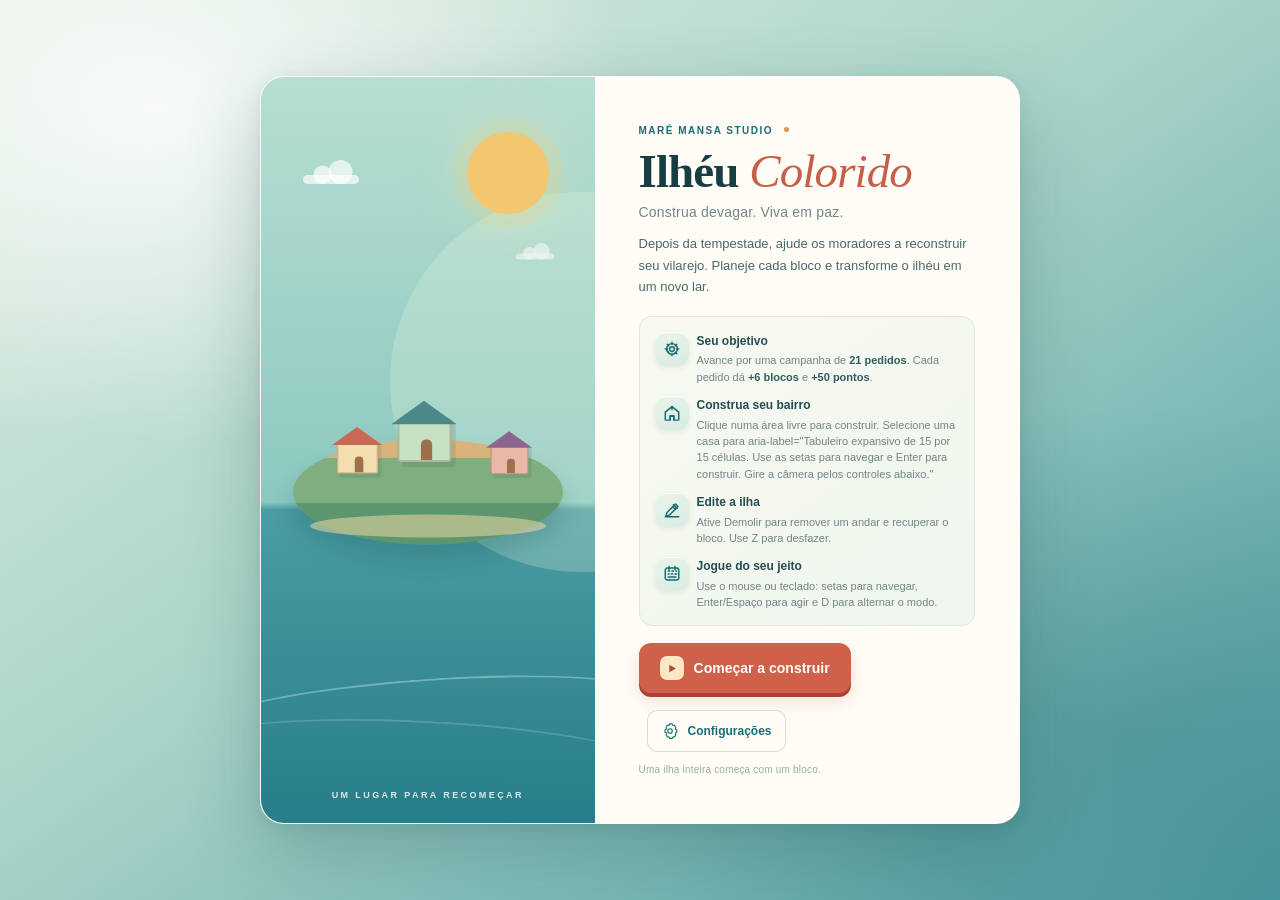
==== commit e49d7bf8: "alterções" ====
--- a/MiniGamee/index.html
+++ b/MiniGamee/index.html
@@ -12,17 +12,6 @@
 </head>
 
 <body>
-  <div class="ambient-scene" aria-hidden="true">
-    <span class="ambient-sun"></span>
-    <span class="ambient-cloud ambient-cloud-one"></span>
-    <span class="ambient-cloud ambient-cloud-two"></span>
-    <span class="ambient-island ambient-island-far"></span>
-    <span class="ambient-island ambient-island-near"></span>
-    <span class="ambient-bird bird-one"></span>
-    <span class="ambient-bird bird-two"></span>
-    <span class="ambient-wave ambient-wave-back"></span>
-    <span class="ambient-wave ambient-wave-front"></span>
-  </div>
   <main>
     <section id="inicio" class="screen on" aria-labelledby="titulo-inicio">
       <div class="card intro-card">
@@ -48,15 +37,16 @@
                   <circle cx="12" cy="12" r="7.2" />
                   <circle cx="12" cy="12" r="3.1" />
                 </svg></span>
-              <p><b>Seu objetivo</b><span>Avance por uma campanha de <b>30 desafios em 6 fases</b>. Cada desafio dá <b>+6 blocos</b>
+              <p><b>Seu objetivo</b><span>Avance por uma campanha de <b>21 pedidos</b>. Cada pedido dá <b>+6 blocos</b>
                   e <b>+50 pontos</b>.</span></p>
             </div>
             <div class="rule"><span class="rule-icon" aria-hidden="true"><svg viewBox="0 0 24 24">
                   <path d="m3 10.8 9-7.3 9 7.3v9.7a1 1 0 0 1-1 1h-5.5v-6h-5v6H4a1 1 0 0 1-1-1z" />
                   <path d="M9.5 21v-4.5h5V21M12 3.5v4" />
                 </svg></span>
-              <p><b>Construa seu bairro</b><span>Clique para construir e empilhe andares. Escolha entre 17 modelos e
-                  12 cores, ou deixe a cor aleatória.</span></p>
+              <p><b>Construa seu bairro</b><span>Clique numa área livre para construir. Selecione uma casa para
+                  aria-label="Tabuleiro expansivo de 15 por 15 células. Use as setas para navegar e Enter para
+                  construir. Gire a câmera pelos controles abaixo."
             </div>
             <div class="rule"><span class="rule-icon" aria-hidden="true"><svg viewBox="0 0 24 24">
                   <path d="m14 5 5 5M4 20l4.4-1.1L20 7.3 16.7 4 5.1 15.6z" />
@@ -66,17 +56,21 @@
                   desfazer.</span></p>
             </div>
             <div class="rule"><span class="rule-icon" aria-hidden="true"><svg viewBox="0 0 24 24">
-                  <path d="M3 16c3-8 15-8 18 0M4 17h16M6 13l-2-2m6-2-1-3m7 3 1-3m1 7 3-2M8 16v3m8-3v3" />
-                </svg></span>
-              <p><b>Ligue as casas</b><span>No modo Ponte, preencha um vão entre casas ou caminhos para criar uma
-                  passarela conectada. Empilhe andares para transformar casas em torres.</span></p>
+                  <rect x="3" y="4" width="18" height="16" rx="3" />
+                  <button class="tool" id="bBridge" aria-pressed="false"><svg viewBox="0 0 24 24" aria-hidden="true">
+                      <path d="M3 16c3-8 15-8 18 0" />
+                      <path d="M4 17h16M6 13l-2-2m6-2-1-3m7 3 1-3m1 7 3-2M8 16v3m8-3v3" />
+                    </svg>Ponte</button>
+                  <path d="M7 8h2m3 0h2m3 0h1M7 12h1m3 0h2m3 0h2M7 16h10M8 2v4m8-4v4" />
+                </svg></span>
+              <p><b>Jogue do seu jeito</b><span>Use o mouse ou teclado: setas para navegar, Enter/Espaço para agir e D
+                  para alternar o modo.</span></p>
             </div>
           </div>
           <button class="btn" id="btnJogar"><span class="play-icon" aria-hidden="true"><svg viewBox="0 0 24 24">
                 <path d="m8 5 12 7-12 7z" />
                 <path d="M5 4v16" />
               </svg></span>Começar a construir</button>
-          <div class="intro-actions"><button class="tool" id="btnIlhasIntro" type="button">Minhas ilhas</button><button class="tool" id="btnConquistasIntro" type="button">Conquistas</button></div>
           <button class="btn resume-btn" id="btnContinuar" type="button" hidden><svg class="button-icon"
               viewBox="0 0 24 24" aria-hidden="true">
               <path d="M12 7v5l3.5 2" />
@@ -90,7 +84,7 @@
                 d="M19.4 15a1.7 1.7 0 0 0 .3 1.9l.1.1-1.8 3.1-.2-.1a1.7 1.7 0 0 0-1.8.1 1.7 1.7 0 0 0-.9 1.5v.2h-3.6v-.2a1.7 1.7 0 0 0-.9-1.5 1.7 1.7 0 0 0-1.8-.1l-.2.1-1.8-3.1.1-.1a1.7 1.7 0 0 0 .3-1.9 1.7 1.7 0 0 0-1.5-1H5.4v-3.6h.2a1.7 1.7 0 0 0 1.5-1 1.7 1.7 0 0 0-.3-1.9l-.1-.1 1.8-3.1.2.1a1.7 1.7 0 0 0 1.8-.1 1.7 1.7 0 0 0 .9-1.5v-.2H15v.2a1.7 1.7 0 0 0 .9 1.5 1.7 1.7 0 0 0 1.8.1l.2-.1 1.8 3.1-.1.1a1.7 1.7 0 0 0-.3 1.9 1.7 1.7 0 0 0 1.5 1h.2V14h-.2a1.7 1.7 0 0 0-1.4 1Z" />
             </svg><span>Configurações</span></button>
           <div class="map-controls" id="mapControls" role="group" aria-label="Controles da câmera">
-            <span class="map-size">Mapa <b id="mapSize">19 × 19</b></span>
+            <span class="map-size">Mapa <b id="mapSize">15 × 15</b></span>
             <span class="camera-direction" id="cameraDirection" aria-live="polite">Vista 0°</span>
             <button class="tool camera-tool" id="bRotateLeft" type="button"
               aria-label="Girar mapa 15 graus para a esquerda" title="Girar 15° à esquerda (Q)"><svg viewBox="0 0 24 24"
@@ -126,22 +120,21 @@
         </div>
       </div>
       <div class="quest" aria-label="Pedido atual">
-        <small id="qn">Fase 1/6 · Primeiros lares</small>
+        <small id="qn">Pedido 1/7</small>
         <div class="qrow"><span id="qtxt"></span><span id="qnum"></span></div>
         <div class="qbar" id="qbar" role="progressbar" aria-label="Progresso do pedido" aria-valuemin="0"
           aria-valuemax="100" aria-valuenow="0"><i id="qfill"></i></div>
       </div>
       <div class="wrap">
         <canvas id="cv" tabindex="0" role="application"
-          aria-label="Tabuleiro expansivo. Clique para construir, botão direito para demolir, arraste com o botão esquerdo para girar a câmera, Alt ou botão do meio para mover, e use a roda do mouse para aproximar ou afastar."
+          aria-label="Tabuleiro com 9 por 9 casas. Use o botão esquerdo para construir ou subir andares, o botão direito para demolir, ou as setas e Enter/Espaço para jogar."
           aria-describedby="boardHelp"
           aria-keyshortcuts="ArrowUp ArrowDown ArrowLeft ArrowRight Enter Space D Z"></canvas>
-        <p class="sr-only" id="boardHelp">A seleção começa no centro do tabuleiro. Arraste com o botão esquerdo para girar, com Alt ou botão do meio para mover. Use a roda para zoom. As casas existentes podem receber novos andares até o limite de sete.</p>
+        <p class="sr-only" id="boardHelp">A seleção começa no centro do tabuleiro. As casas existentes podem receber
+          novos andares até o limite de sete.</p>
         <div id="toast" role="status" aria-live="polite" aria-atomic="true"></div>
       </div>
       <div class="tools" role="group" aria-label="Ferramentas da partida">
-        <button class="tool" id="btnIlhasGame" type="button">Ilhas</button>
-        <button class="tool" id="btnConquistasGame" type="button">Conquistas</button>
         <button class="tool on" id="bBuild" aria-pressed="true"><svg viewBox="0 0 24 24" aria-hidden="true">
             <path d="m3 10.8 9-7.3 9 7.3v9.7a1 1 0 0 1-1 1h-5.5v-6h-5v6H4a1 1 0 0 1-1-1z" />
             <path d="M9.5 21v-4.5h5V21M12 3.5v4" />
@@ -154,7 +147,9 @@
             <path d="M8 7 3 12l5 5" />
             <path d="M3 12h10a7 7 0 1 1-6.5 9" />
           </svg>Desfazer</button>
-        <button class="tool sound-tool" id="bSom" type="button" aria-label="Desativar som" aria-pressed="true"><svg
+        <button class="tool sound-tool" id="bSom" aria-label="Desativar som" aria-pressed="true"><svg <label
+            class="setting-row" for="settingCreative"><span><b>Modo livre</b><small>Blocos infinitos e sem derrota por
+                recursos</small></span><input id="settingCreative" type="checkbox" role="switch"></label>
             viewBox="0 0 24 24" aria-hidden="true">
             <path d="M3 9v6h4l5 4V5L7 9z" />
             <path d="M15 9a4 4 0 0 1 0 6m3-9a8 8 0 0 1 0 12" />
@@ -232,20 +227,7 @@
           padrões</button><button class="btn settings-done" type="submit" value="close">Concluído</button></footer>
     </form>
   </dialog>
-  <dialog id="townsDialog" aria-labelledby="townsTitle">
-    <form method="dialog" class="settings-panel" id="townsForm">
-      <header class="settings-header"><div><p class="studio-name">Maré Mansa Studio</p><h2 id="townsTitle">Minhas ilhas</h2></div><button class="settings-close" type="submit" value="close" aria-label="Fechar">×</button></header>
-      <p class="settings-description">Salve até oito vilarejos, retome uma ilha ou exporte uma imagem PNG.</p>
-      <label class="town-field">Ilha salva<select id="townSelect"></select></label>
-      <label class="town-field">Nome da ilha<input id="townName" maxlength="32" placeholder="Ex.: Vila das Conchas"></label>
-      <div class="town-actions"><button class="tool" type="button" id="townSave">Salvar nova</button><button class="tool" type="button" id="townLoad">Abrir</button><button class="tool" type="button" id="townRename">Renomear</button><button class="tool" type="button" id="townDelete">Excluir</button><button class="tool" type="button" id="townExport">Exportar PNG</button></div>
-      <footer class="settings-footer"><button class="btn settings-done" type="submit" value="close">Concluído</button></footer>
-    </form>
-  </dialog>
-  <dialog id="achievementsDialog" aria-labelledby="achievementsTitle">
-    <form method="dialog" class="settings-panel"><header class="settings-header"><div><p class="studio-name">Maré Mansa Studio</p><h2 id="achievementsTitle">Conquistas</h2></div><button class="settings-close" type="submit" value="close" aria-label="Fechar">×</button></header><p class="settings-description">Pequenas histórias que você construiu pelo caminho.</p><ul id="achievementList" class="achievement-list"></ul><footer class="settings-footer"><button class="btn settings-done" type="submit" value="close">Concluído</button></footer></form>
-  </dialog>
   <script src="script.js"></script>
 </body>
 
-</html>
+</html>
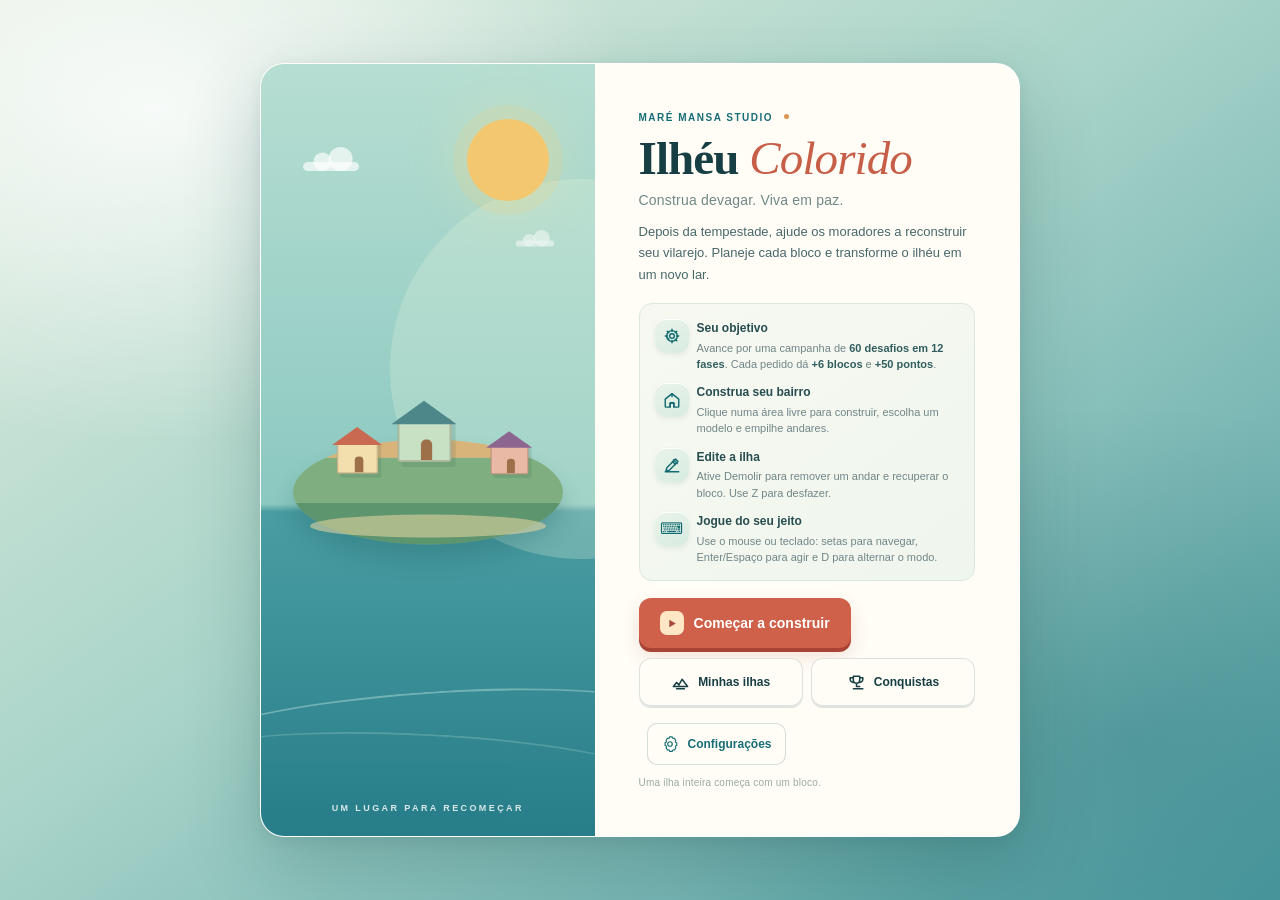
==== commit 209944d2: "feat: amplia campanha e recursos de jogabilidade - Corrige a construção com clique do mouse e trecho" ====
--- a/MiniGamee/index.html
+++ b/MiniGamee/index.html
@@ -37,16 +37,14 @@
                   <circle cx="12" cy="12" r="7.2" />
                   <circle cx="12" cy="12" r="3.1" />
                 </svg></span>
-              <p><b>Seu objetivo</b><span>Avance por uma campanha de <b>21 pedidos</b>. Cada pedido dá <b>+6 blocos</b>
+              <p><b>Seu objetivo</b><span>Avance por uma campanha de <b>60 desafios em 12 fases</b>. Cada pedido dá <b>+6 blocos</b>
                   e <b>+50 pontos</b>.</span></p>
             </div>
             <div class="rule"><span class="rule-icon" aria-hidden="true"><svg viewBox="0 0 24 24">
                   <path d="m3 10.8 9-7.3 9 7.3v9.7a1 1 0 0 1-1 1h-5.5v-6h-5v6H4a1 1 0 0 1-1-1z" />
                   <path d="M9.5 21v-4.5h5V21M12 3.5v4" />
                 </svg></span>
-              <p><b>Construa seu bairro</b><span>Clique numa área livre para construir. Selecione uma casa para
-                  aria-label="Tabuleiro expansivo de 15 por 15 células. Use as setas para navegar e Enter para
-                  construir. Gire a câmera pelos controles abaixo."
+              <p><b>Construa seu bairro</b><span>Clique numa &aacute;rea livre para construir, escolha um modelo e empilhe andares.</span></p>
             </div>
             <div class="rule"><span class="rule-icon" aria-hidden="true"><svg viewBox="0 0 24 24">
                   <path d="m14 5 5 5M4 20l4.4-1.1L20 7.3 16.7 4 5.1 15.6z" />
@@ -55,17 +53,7 @@
               <p><b>Edite a ilha</b><span>Ative Demolir para remover um andar e recuperar o bloco. Use Z para
                   desfazer.</span></p>
             </div>
-            <div class="rule"><span class="rule-icon" aria-hidden="true"><svg viewBox="0 0 24 24">
-                  <rect x="3" y="4" width="18" height="16" rx="3" />
-                  <button class="tool" id="bBridge" aria-pressed="false"><svg viewBox="0 0 24 24" aria-hidden="true">
-                      <path d="M3 16c3-8 15-8 18 0" />
-                      <path d="M4 17h16M6 13l-2-2m6-2-1-3m7 3 1-3m1 7 3-2M8 16v3m8-3v3" />
-                    </svg>Ponte</button>
-                  <path d="M7 8h2m3 0h2m3 0h1M7 12h1m3 0h2m3 0h2M7 16h10M8 2v4m8-4v4" />
-                </svg></span>
-              <p><b>Jogue do seu jeito</b><span>Use o mouse ou teclado: setas para navegar, Enter/Espaço para agir e D
-                  para alternar o modo.</span></p>
-            </div>
+            <div class="rule"><span class="rule-icon" aria-hidden="true">&#9000;</span><p><b>Jogue do seu jeito</b><span>Use o mouse ou teclado: setas para navegar, Enter/Espa&ccedil;o para agir e D para alternar o modo.</span></p></div>
           </div>
           <button class="btn" id="btnJogar"><span class="play-icon" aria-hidden="true"><svg viewBox="0 0 24 24">
                 <path d="m8 5 12 7-12 7z" />
@@ -77,6 +65,7 @@
               <path d="M5 5.5A9 9 0 1 1 3 12" />
               <path d="M3 5v5h5" />
             </svg>Continuar partida</button>
+          <div class="intro-actions"><button class="tool" id="btnIlhasIntro" type="button">Minhas ilhas</button><button class="tool" id="btnConquistasIntro" type="button">Conquistas</button></div>
           <button class="settings-trigger intro-settings" id="btnSettingsIntro" type="button"
             aria-label="Abrir configurações" title="Configurações"><svg viewBox="0 0 24 24" aria-hidden="true">
               <circle cx="12" cy="12" r="3" />
@@ -117,6 +106,7 @@
                 <path d="m3 10.8 9-7.3 9 7.3v9.7a1 1 0 0 1-1 1h-5.5v-6h-5v6H4a1 1 0 0 1-1-1z" />
                 <path d="M7 11h.01M17 11h.01M10 21v-3h4v3" />
               </svg></span><b id="casas">0</b></div>
+          <div class="chip"><small>Bem-estar</small><span class="hud-icon" aria-hidden="true">♥</span><b id="happiness">0%</b></div>
         </div>
       </div>
       <div class="quest" aria-label="Pedido atual">
@@ -147,13 +137,8 @@
             <path d="M8 7 3 12l5 5" />
             <path d="M3 12h10a7 7 0 1 1-6.5 9" />
           </svg>Desfazer</button>
-        <button class="tool sound-tool" id="bSom" aria-label="Desativar som" aria-pressed="true"><svg <label
-            class="setting-row" for="settingCreative"><span><b>Modo livre</b><small>Blocos infinitos e sem derrota por
-                recursos</small></span><input id="settingCreative" type="checkbox" role="switch"></label>
-            viewBox="0 0 24 24" aria-hidden="true">
-            <path d="M3 9v6h4l5 4V5L7 9z" />
-            <path d="M15 9a4 4 0 0 1 0 6m3-9a8 8 0 0 1 0 12" />
-          </svg><span class="sound-label">Som ligado</span></button>
+        <button class="tool" id="bRedo" type="button" disabled aria-label="Refazer ação"><span aria-hidden="true">↪</span> Refazer</button>
+        <button class="tool sound-tool" id="bSom" type="button" aria-label="Desativar som" aria-pressed="true"><svg viewBox="0 0 24 24" aria-hidden="true"><path d="M3 9v6h4l5 4V5L7 9z"/><path d="M15 9a4 4 0 0 1 0 6m3-9a8 8 0 0 1 0 12"/></svg><span class="sound-label">Som ligado</span></button>
         <button class="tool settings-tool" id="btnSettingsGame" type="button" aria-label="Abrir configurações"
           title="Configurações"><svg viewBox="0 0 24 24" aria-hidden="true">
             <circle cx="12" cy="12" r="3" />
@@ -163,6 +148,7 @@
       </div>
       <p class="tip" id="tip">Mouse: clique para construir · botão direito demole · Setas navegam · Enter age · D muda
         modo · Z desfaz</p>
+      <button class="tool" id="btnIlhasGame" type="button">Minhas ilhas</button>
       <p class="sr-only" id="gameStatus" role="status" aria-live="polite" aria-atomic="true"></p>
     </section>
 
@@ -227,7 +213,16 @@
           padrões</button><button class="btn settings-done" type="submit" value="close">Concluído</button></footer>
     </form>
   </dialog>
+  <dialog id="townsDialog" aria-labelledby="townsTitle"><form method="dialog" class="settings-panel">
+    <header class="settings-header"><h2 id="townsTitle">Minhas ilhas</h2><button class="settings-close" value="close" aria-label="Fechar">&times;</button></header>
+    <label class="town-field">Nome da ilha<input id="townName" maxlength="40"></label>
+    <label class="town-field">Ilhas salvas<select id="townSelect" size="4"></select></label>
+    <div class="town-actions"><button class="tool" id="townSave" type="button">Salvar</button><button class="tool" id="townLoad" type="button">Abrir</button><button class="tool" id="townRename" type="button">Renomear</button><button class="tool" id="townDelete" type="button">Excluir</button><button class="tool" id="townExport" type="button">Exportar PNG</button></div>
+  </form></dialog>
+  <dialog id="achievementsDialog" aria-labelledby="achievementsTitle"><form method="dialog" class="settings-panel">
+    <header class="settings-header"><h2 id="achievementsTitle">Conquistas</h2><button class="settings-close" value="close" aria-label="Fechar">&times;</button></header><ul id="achievementList" class="achievement-list"></ul>
+  </form></dialog>
   <script src="script.js"></script>
 </body>
 
-</html>+</html>
--- a/MiniGamee/style.css
+++ b/MiniGamee/style.css
@@ -811,6 +811,27 @@
   height: 19px;
 }
 
+.tool .ui-icon {
+  display: block;
+  flex: 0 0 19px;
+  width: 19px;
+  height: 19px;
+  overflow: visible;
+}
+
+.intro-actions .tool,
+#btnIlhasGame {
+  display: inline-flex;
+  align-items: center;
+  justify-content: center;
+  gap: 8px;
+}
+
+.camera-tool .ui-icon {
+  width: 18px;
+  height: 18px;
+}
+
 .end-mark svg {
   width: 27px;
   height: 27px;
@@ -1105,6 +1126,17 @@
     border-color 0.16s;
 }
 
+.setting-row select {
+  min-width: 112px;
+  min-height: 38px;
+  padding: 7px 9px;
+  border: 1px solid var(--line);
+  border-radius: 9px;
+  color: var(--sea);
+  background: #fff;
+  font: inherit;
+}
+
 .setting-row input::before {
   position: absolute;
   top: 3px;
@@ -1995,4 +2027,4 @@
     gap: 5px;
     padding: 6px;
   }
-}+}
